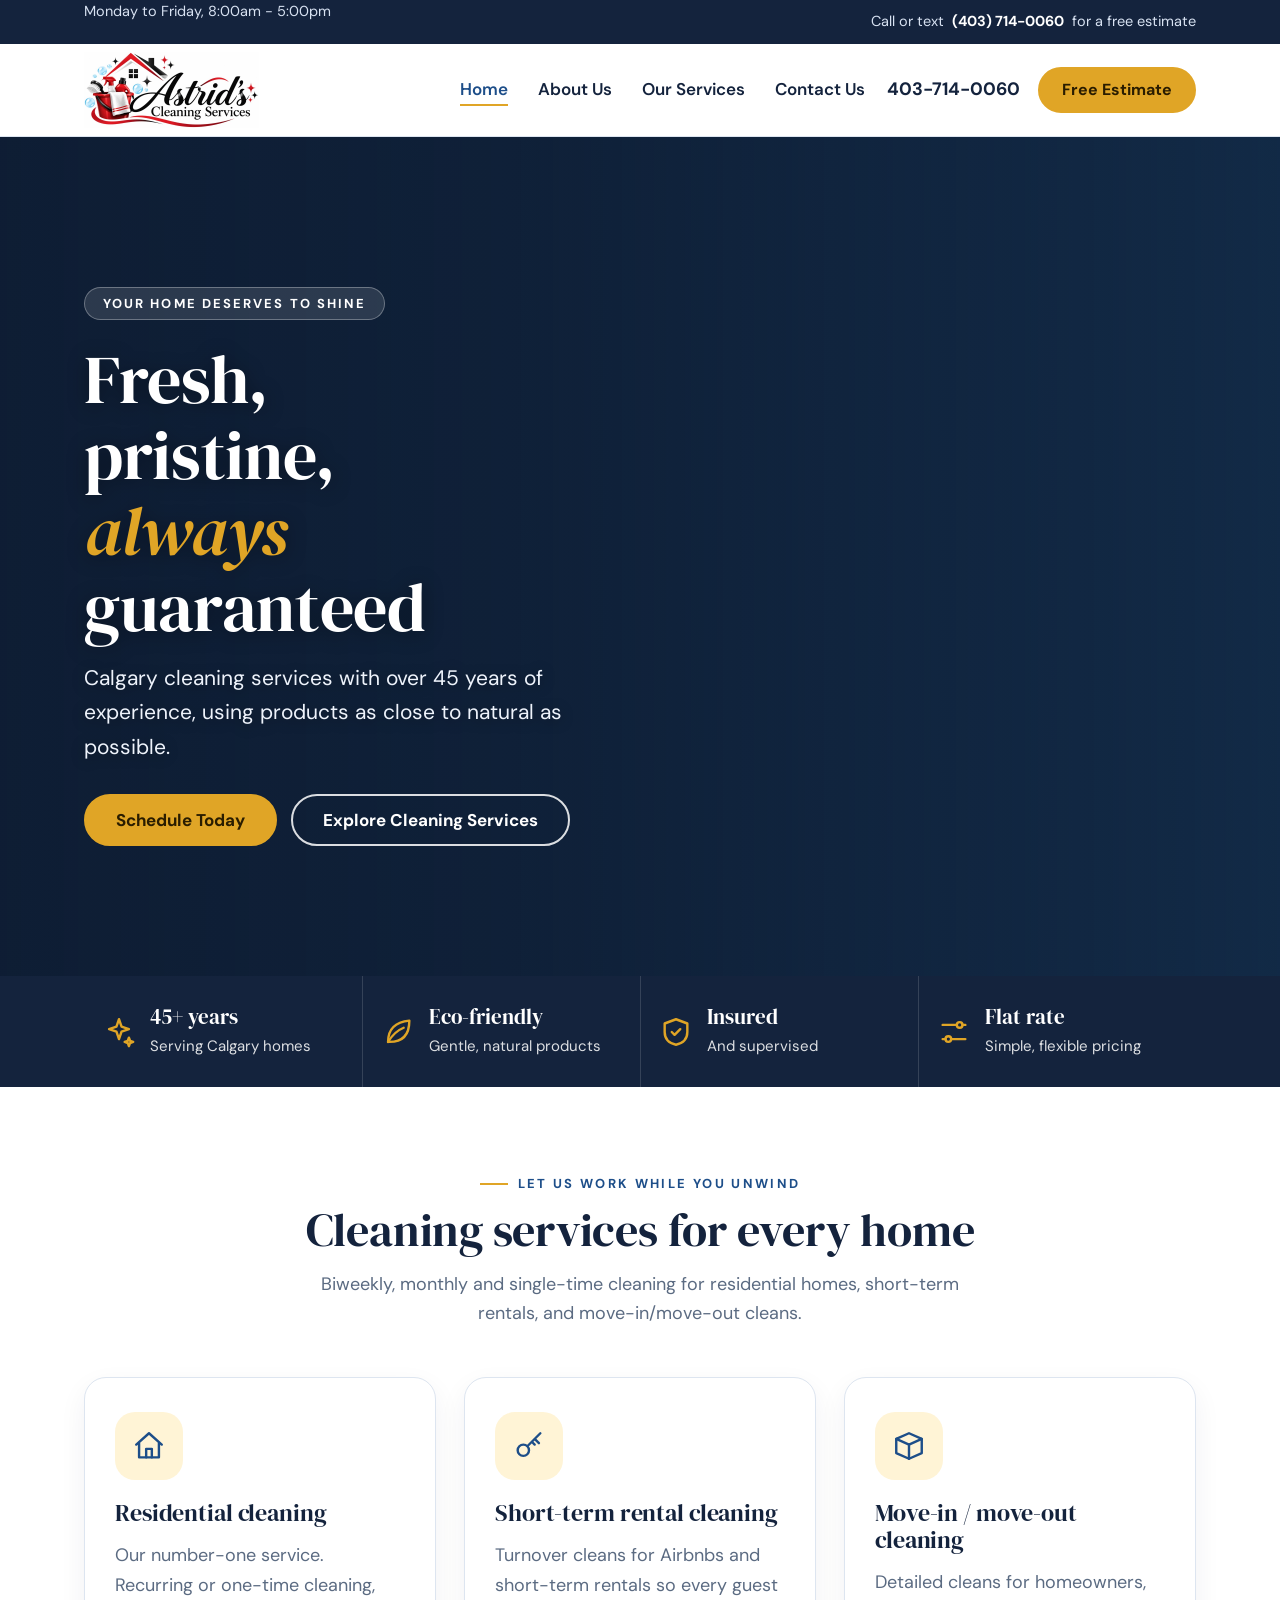
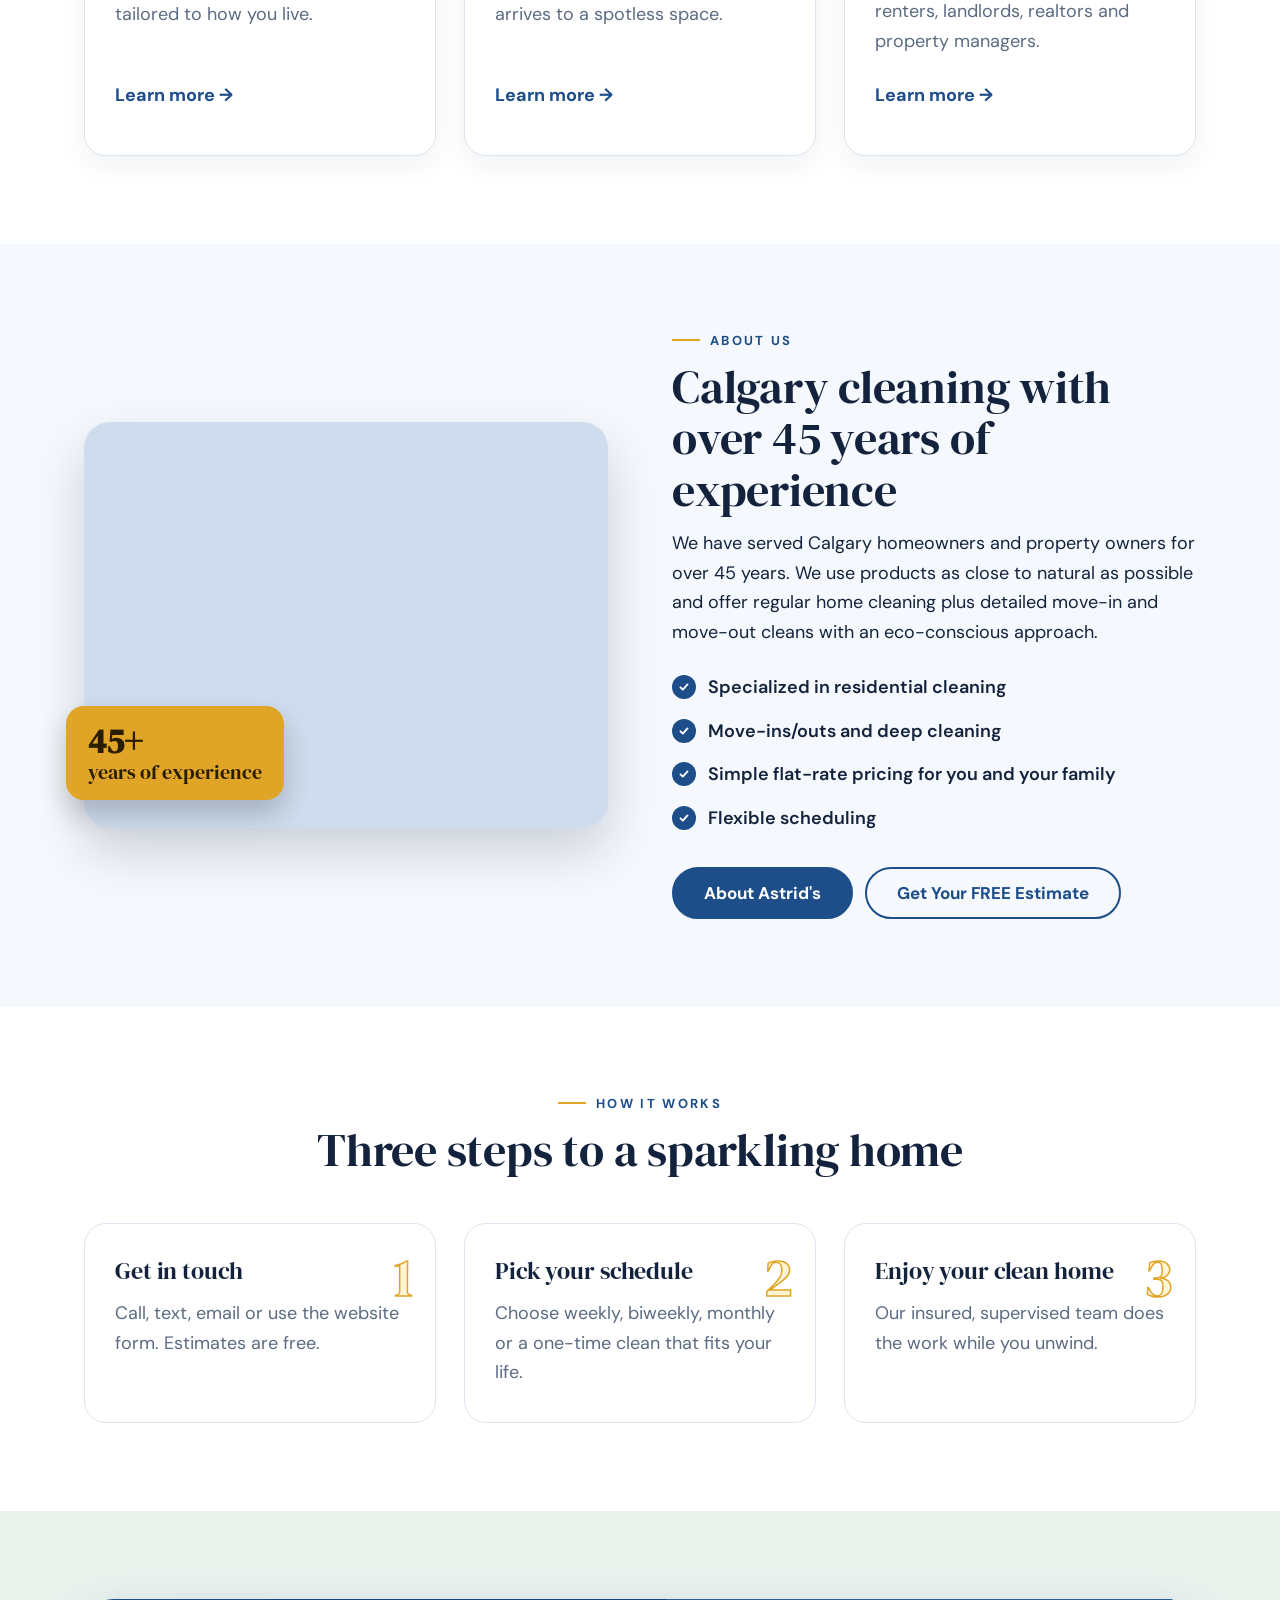
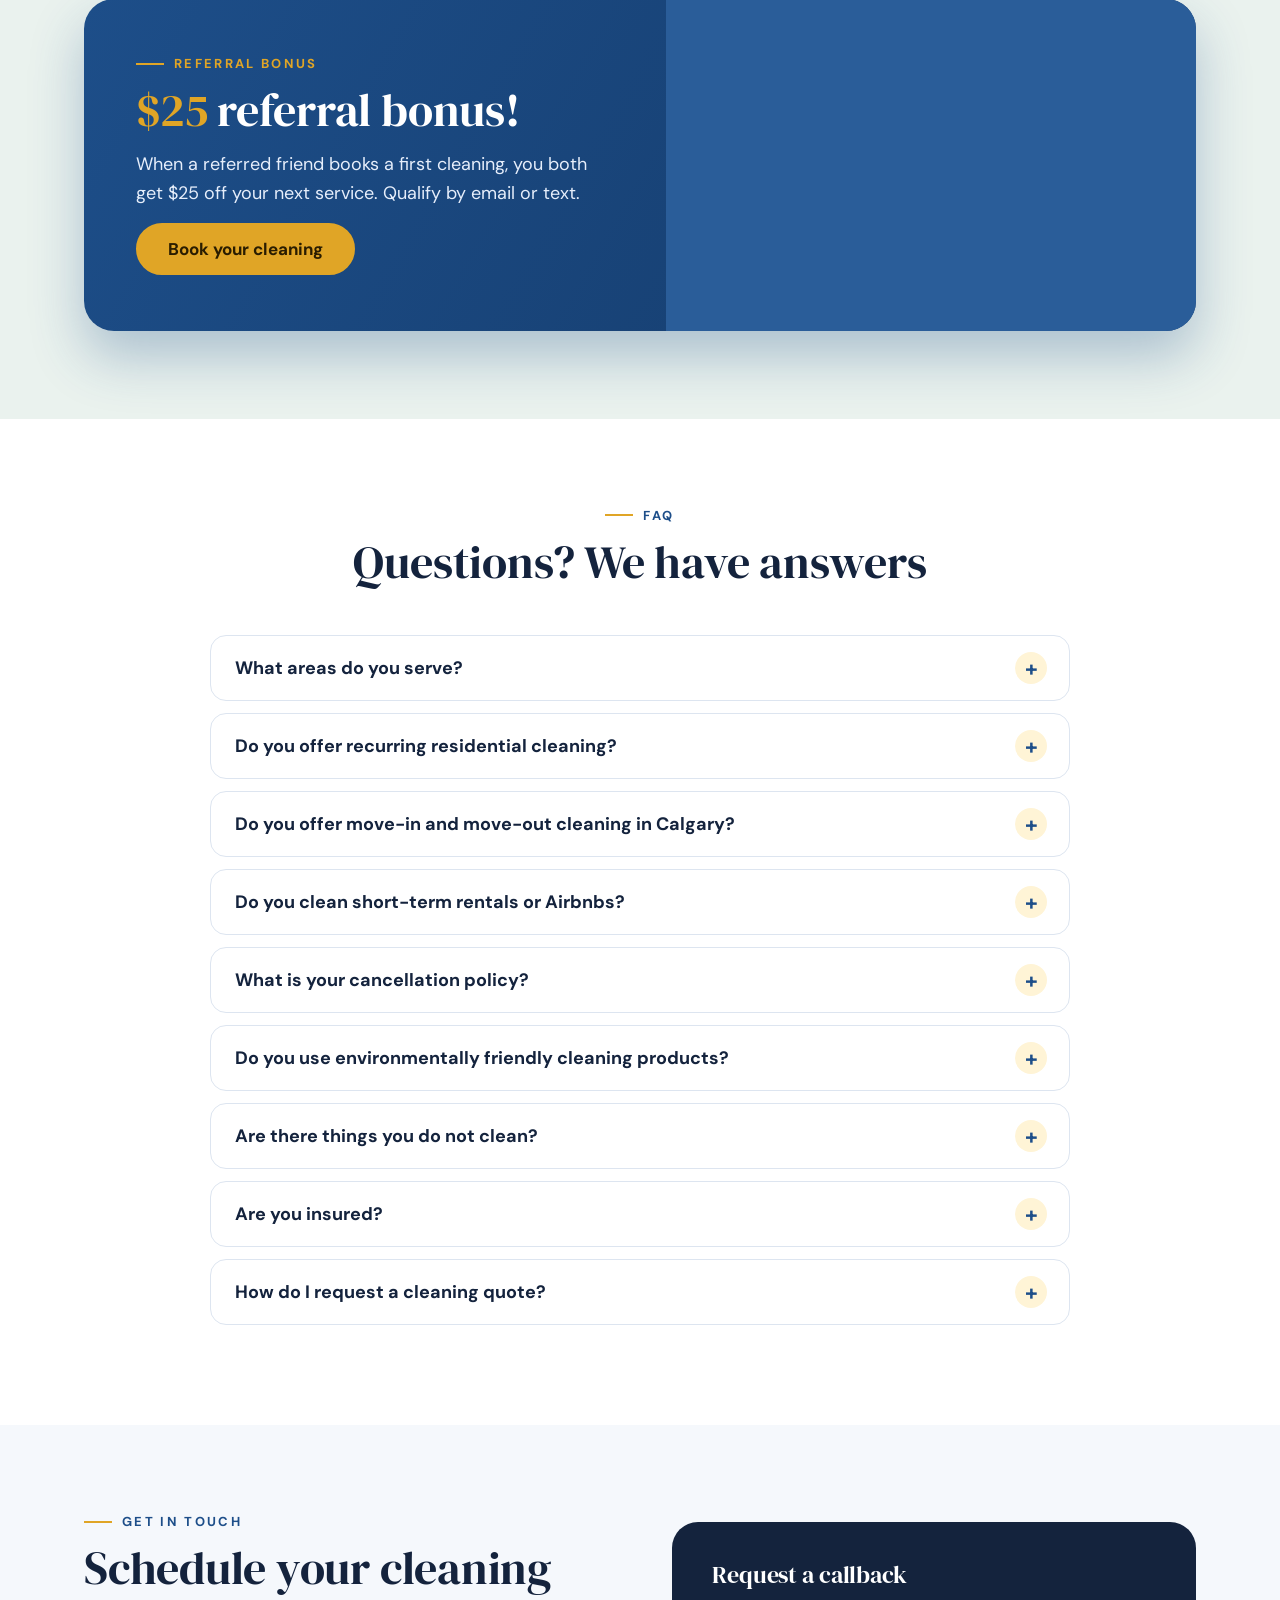
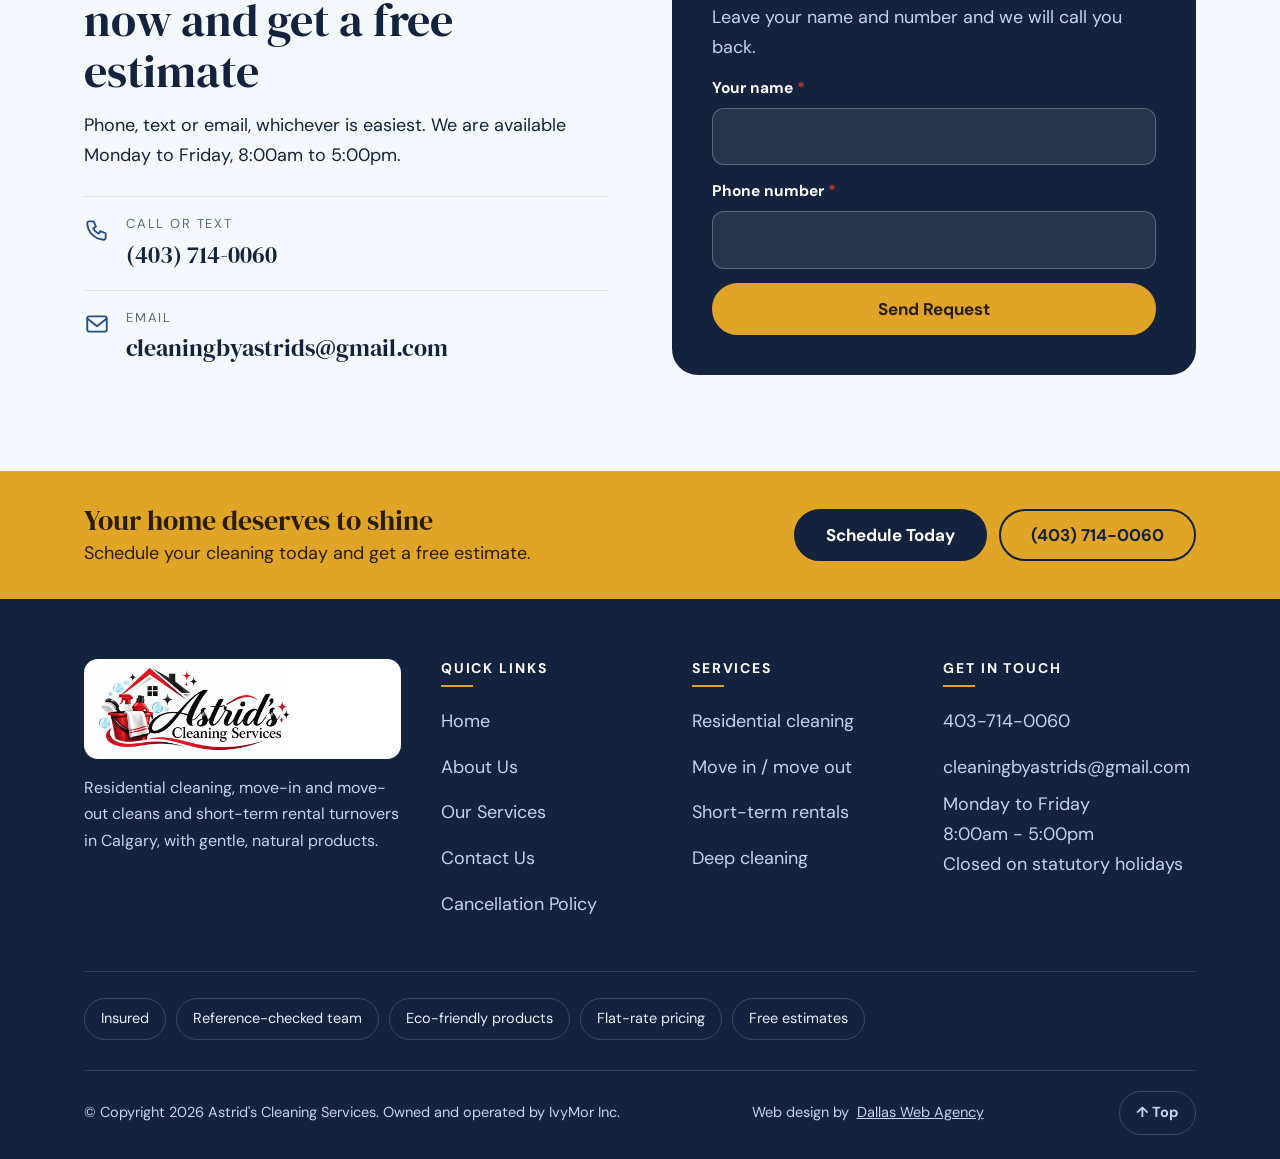
==== index.html @ 46d98866 "Build Astrid's Cleaning Services website (home, about, services, contact) Co-Authored-By: Claude Son" ====
<!doctype html><html lang="en-CA" class="js"><head><meta charset="utf-8"><meta name="viewport" content="width=device-width,initial-scale=1"><title>Astrid's Cleaning Services | Calgary Home Cleaning</title><meta name="description" content="Calgary cleaning services with over 45 years of experience. Residential, move-in/move-out and short-term rental cleaning. Get a free estimate.">
<link rel="preconnect" href="https://fonts.googleapis.com"><link rel="preconnect" href="https://fonts.gstatic.com" crossorigin><link href="https://fonts.googleapis.com/css2?family=DM+Serif+Display:ital@0;1&family=DM+Sans:wght@400;500;700&display=swap" rel="stylesheet"><link rel="stylesheet" href="assets/style.css?v=2"></head><body><div class="progress" aria-hidden="true"></div>
<div class="topbar"><div class="wrap"><span>Monday to Friday, 8:00am - 5:00pm</span><span>Call or text <a href="tel:14037140060">(403) 714-0060</a> for a free estimate</span></div></div>
<header class="site"><div class="wrap nav"><a class="logo" href="index.html" aria-label="Astrid's Cleaning Services home"><img class="lg" src="assets/logo.webp" alt="Astrid's Cleaning Services" width="700" height="304"></a><nav aria-label="Main"><ul class="menu" id="menu"><li><a href="index.html" class="on">Home</a></li><li><a href="about.html">About Us</a></li><li><a href="services.html">Our Services</a></li><li><a href="contact.html">Contact Us</a></li></ul></nav><div class="cta"><a class="tel" href="tel:14037140060">403-714-0060</a><a class="btn sm gold" href="contact.html">Free Estimate</a><button class="burger" aria-label="Menu" aria-expanded="false" aria-controls="menu"><span></span><span></span><span></span></button></div></div></header><section class="hero" id="top"><div class="bgimg" style="background-image:url(https://static.wixstatic.com/media/11062b_1f3e0d8e4e644e728e710be13da81ea1~mv2.jpg/v1/fill/w_1600,h_1000,al_c,q_85/image.jpg)"></div><div class="wrap"><div class="tag">Your home deserves to shine</div><h1>Fresh, pristine, <em>always</em> guaranteed</h1><p class="lead">Calgary cleaning services with over 45 years of experience, using products as close to natural as possible.</p><div class="acts"><a class="btn gold" href="contact.html">Schedule Today</a><a class="btn ghost" href="services.html">Explore Cleaning Services</a></div></div></section><div class="strip"><div class="wrap"><ul><li><svg viewBox="0 0 24 24" fill="none" stroke="currentColor" stroke-width="1.7" stroke-linecap="round" stroke-linejoin="round" aria-hidden="true"><path d="M12 3l1.800 5.200L19 10l-5.200 1.800L12 17l-1.800-5.200L5 10l5.200-1.800z"/><path d="M19 16l.8 2.200L22 19l-2.200.8L19 22l-.8-2.200L16 19l2.200-.8z"/></svg><div><b>45+ years</b><span>Serving Calgary homes</span></div></li><li><svg viewBox="0 0 24 24" fill="none" stroke="currentColor" stroke-width="1.7" stroke-linecap="round" stroke-linejoin="round" aria-hidden="true"><path d="M5 19C5 10 10 5 20 4c0 10-5 15-14 15z"/><path d="M5 19c3-5 6-8 11-10"/></svg><div><b>Eco-friendly</b><span>Gentle, natural products</span></div></li><li><svg viewBox="0 0 24 24" fill="none" stroke="currentColor" stroke-width="1.7" stroke-linecap="round" stroke-linejoin="round" aria-hidden="true"><path d="M12 3l8 3v6c0 5-3.500 8-8 9-4.500-1-8-4-8-9V6z"/><path d="M9 12l2 2 4-4"/></svg><div><b>Insured</b><span>And supervised</span></div></li><li><svg viewBox="0 0 24 24" fill="none" stroke="currentColor" stroke-width="1.7" stroke-linecap="round" stroke-linejoin="round" aria-hidden="true"><path d="M4 7h10M18 7h2M4 17h2M10 17h10"/><circle cx="16" cy="7" r="2"/><circle cx="8" cy="17" r="2"/></svg><div><b>Flat rate</b><span>Simple, flexible pricing</span></div></li></ul></div></div>
<section><div class="wrap"><div class="head center"><div class="eyebrow">Let us work while you unwind</div><h2>Cleaning services for every home</h2><p>Biweekly, monthly and single-time cleaning for residential homes, short-term rentals, and move-in/move-out cleans.</p></div>
<div class="grid3"><article class="card"><div class="ic"><svg viewBox="0 0 24 24" fill="none" stroke="currentColor" stroke-width="1.7" stroke-linecap="round" stroke-linejoin="round" aria-hidden="true"><path d="M3 11l9-8 9 8"/><path d="M5 10v10h14V10"/><path d="M10 20v-6h4v6"/></svg></div><h3>Residential cleaning</h3><p>Our number-one service. Recurring or one-time cleaning, tailored to how you live.</p><a class="more" href="services.html">Learn more &rarr;</a></article><article class="card"><div class="ic"><svg viewBox="0 0 24 24" fill="none" stroke="currentColor" stroke-width="1.7" stroke-linecap="round" stroke-linejoin="round" aria-hidden="true"><circle cx="8" cy="15" r="4"/><path d="M11 12l9-9M16 7l3 3M14 9l2 2"/></svg></div><h3>Short-term rental cleaning</h3><p>Turnover cleans for Airbnbs and short-term rentals so every guest arrives to a spotless space.</p><a class="more" href="services.html#str">Learn more &rarr;</a></article><article class="card"><div class="ic"><svg viewBox="0 0 24 24" fill="none" stroke="currentColor" stroke-width="1.7" stroke-linecap="round" stroke-linejoin="round" aria-hidden="true"><path d="M3 7l9-4 9 4v10l-9 4-9-4z"/><path d="M3 7l9 4 9-4M12 11v10"/></svg></div><h3>Move-in / move-out cleaning</h3><p>Detailed cleans for homeowners, renters, landlords, realtors and property managers.</p><a class="more" href="services.html">Learn more &rarr;</a></article></div></div></section>
<section class="soft"><div class="wrap split"><div class="pic rv" style="background-image:url(https://static.wixstatic.com/media/c7dbd8_c9e3010a29604735b6121683b7cf50b6~mv2.jpg/v1/fill/w_1000,h_700,al_c,q_85/image.jpg)" role="img" aria-label="Astrid's cleaning professional at work"><div class="badge"><b>45+</b>years of experience</div></div><div class="rv"><div class="eyebrow">About us</div><h2>Calgary cleaning with over 45 years of experience</h2><p>We have served Calgary homeowners and property owners for over 45 years. We use products as close to natural as possible and offer regular home cleaning plus detailed move-in and move-out cleans with an eco-conscious approach.</p><ul class="checks"><li>Specialized in residential cleaning</li><li>Move-ins/outs and deep cleaning</li><li>Simple flat-rate pricing for you and your family</li><li>Flexible scheduling</li></ul><div style="display:flex;gap:12px;flex-wrap:wrap"><a class="btn" href="about.html">About Astrid's</a><a class="btn line" href="contact.html">Get Your FREE Estimate</a></div></div></div></section>
<section><div class="wrap"><div class="head center"><div class="eyebrow">How it works</div><h2>Three steps to a sparkling home</h2></div><ol class="steps"><li><h3>Get in touch</h3><p>Call, text, email or use the website form. Estimates are free.</p></li><li><h3>Pick your schedule</h3><p>Choose weekly, biweekly, monthly or a one-time clean that fits your life.</p></li><li><h3>Enjoy your clean home</h3><p>Our insured, supervised team does the work while you unwind.</p></li></ol></div></section>
<section class="sage"><div class="wrap"><div class="refer rv"><div class="tx"><div class="eyebrow" style="color:var(--g)">Referral bonus</div><h2><span>$25</span> referral bonus!</h2><p>When a referred friend books a first cleaning, you both get $25 off your next service. Qualify by email or text.</p><a class="btn gold" href="contact.html">Book your cleaning</a></div><div class="pic2" style="background-image:url(https://static.wixstatic.com/media/c7dbd8_44a682a7da2043609681d77aed05a4eb~mv2.jpg/v1/fill/w_800,h_600,al_c,q_85/image.jpg)" role="img" aria-label="Referral bonus"></div></div></div></section>
<section><div class="wrap"><div class="head center"><div class="eyebrow">FAQ</div><h2>Questions? We have answers</h2></div><div class="faq"><details class="rv"><summary>What areas do you serve?</summary><p>We provide residential cleaning in Calgary, with recurring and one-time services.</p></details><details class="rv"><summary>Do you offer recurring residential cleaning?</summary><p>Yes. Choose weekly, biweekly, monthly or occasional cleaning.</p></details><details class="rv"><summary>Do you offer move-in and move-out cleaning in Calgary?</summary><p>Yes, for homeowners, renters, landlords, realtors and property managers.</p></details><details class="rv"><summary>Do you clean short-term rentals or Airbnbs?</summary><p>Yes. We help hosts get spaces ready between guests.</p></details><details class="rv"><summary>What is your cancellation policy?</summary><p>Late cancellations incur a 50% fee. Maintenance cleans need 24 hours' notice, and move-in/move-out cleans need 3 business days' notice. Unsure? Email cleaningbyastrids@gmail.com.</p></details><details class="rv"><summary>Do you use environmentally friendly cleaning products?</summary><p>Yes, where appropriate. We favour gentle, natural, eco-friendly products.</p></details><details class="rv"><summary>Are there things you do not clean?</summary><p>Yes. We do not handle hazardous materials, biohazards, animal waste, pest infestations, unsafe areas or items needing specialized remediation.</p></details><details class="rv"><summary>Are you insured?</summary><p>Yes.</p></details><details class="rv"><summary>How do I request a cleaning quote?</summary><p>By phone, text, email or the contact form on this website. Estimates are free.</p></details></div></div></section>
<section class="soft"><div class="wrap split"><div class="rv"><div class="eyebrow">Get in touch</div><h2>Schedule your cleaning now and get a free estimate</h2><p>Phone, text or email, whichever is easiest. We are available Monday to Friday, 8:00am to 5:00pm.</p><ul class="cl"><li><svg viewBox="0 0 24 24" fill="none" stroke="currentColor" stroke-width="1.7" stroke-linecap="round" stroke-linejoin="round" aria-hidden="true"><path d="M5 4h4l2 5-2.500 1.500a11 11 0 0 0 5 5L15 13l5 2v4a2 2 0 0 1-2 2A16 16 0 0 1 3 6a2 2 0 0 1 2-2z"/></svg><div><span>Call or text</span><a href="tel:14037140060">(403) 714-0060</a></div></li><li><svg viewBox="0 0 24 24" fill="none" stroke="currentColor" stroke-width="1.7" stroke-linecap="round" stroke-linejoin="round" aria-hidden="true"><rect x="3" y="5" width="18" height="14" rx="2"/><path d="M3 7l9 7 9-7"/></svg><div><span>Email</span><a href="mailto:cleaningbyastrids@gmail.com">cleaningbyastrids@gmail.com</a></div></li></ul></div><form class="cb rv" data-mail="Callback request" novalidate><h3>Request a callback</h3><p>Leave your name and number and we will call you back.</p><div><label for="cn">Your name <i>*</i></label><input id="cn" name="Name" required autocomplete="name"></div><div><label for="cp">Phone number <i>*</i></label><input id="cp" name="Phone" type="tel" required autocomplete="tel"></div><button class="btn gold" type="submit">Send Request</button><div class="msg" role="status" aria-live="polite"></div></form></div></section><footer><div class="fcta"><div class="wrap"><div><strong>Your home deserves to shine</strong>Schedule your cleaning today and get a free estimate.</div><div class="acts" style="display:flex;gap:12px;flex-wrap:wrap"><a class="btn" href="contact.html">Schedule Today</a><a class="btn line" href="tel:14037140060">(403) 714-0060</a></div></div></div>
<div class="wrap"><div class="fg"><div><a class="logo flogo" href="index.html" aria-label="Astrid's Cleaning Services home"><img class="lg" src="assets/logo.webp" alt="Astrid's Cleaning Services" width="700" height="304" loading="lazy"></a><p style="margin-top:16px">Residential cleaning, move-in and move-out cleans and short-term rental turnovers in Calgary, with gentle, natural products.</p></div>
<div><h4>Quick links</h4><ul><li><a href="index.html">Home</a></li><li><a href="about.html">About Us</a></li><li><a href="services.html">Our Services</a></li><li><a href="contact.html">Contact Us</a></li><li><a href="contact.html#policy">Cancellation Policy</a></li></ul></div>
<div><h4>Services</h4><ul><li><a href="services.html">Residential cleaning</a></li><li><a href="services.html">Move in / move out</a></li><li><a href="services.html#str">Short-term rentals</a></li><li><a href="services.html">Deep cleaning</a></li></ul></div>
<div><h4>Get in touch</h4><ul><li><a href="tel:14037140060">403-714-0060</a></li><li><a href="mailto:cleaningbyastrids@gmail.com">cleaningbyastrids@gmail.com</a></li><li>Monday to Friday<br>8:00am - 5:00pm<br>Closed on statutory holidays</li></ul></div></div>
<div class="fbadges"><span>Insured</span><span>Reference-checked team</span><span>Eco-friendly products</span><span>Flat-rate pricing</span><span>Free estimates</span></div>
<div class="fbot"><span>&copy; Copyright 2026 Astrid's Cleaning Services. Owned and operated by IvyMor Inc.</span><span>Web design by <a href="https://www.dallaswebagency.us/" target="_blank" rel="noopener">Dallas Web Agency</a></span><a class="totop" href="#top" aria-label="Back to top">&uarr; Top</a></div></div></footer>
<div class="mbar"><a href="tel:14037140060">Call Now</a><a href="contact.html">Free Estimate</a></div><script src="assets/main.js?v=1" defer></script></body></html>
---- assets/style.css ----
:root{--b:#1d4e89;--b2:#143a69;--ink:#14233d;--mut:#5b6b82;--bg:#f5f8fc;--w:#fff;--g:#e0a526;--gl:#fff4d6;--line:#dde5f0;--sage:#eaf2ee;--hf:'DM Serif Display',Georgia,serif;--bf:'DM Sans','Segoe UI',Arial,sans-serif;--mx:1160px}
*{box-sizing:border-box}html{scroll-behavior:smooth;overflow-x:clip}body{margin:0;font:18px/1.65 var(--bf);color:var(--ink);background:var(--w);overflow-x:clip}img{max-width:100%;display:block}a{color:inherit}
h1,h2,h3{font-family:var(--hf);font-weight:400;line-height:1.12;margin:0 0 14px;letter-spacing:-.005em}h1{font-size:clamp(38px,6vw,68px)}h2{font-size:clamp(30px,4.2vw,46px)}h3{font-size:24px}p{margin:0 0 14px}
.wrap{max-width:var(--mx);margin:0 auto;padding:0 24px}section{padding:88px 0}.soft{background:var(--bg)}.sage{background:var(--sage)}
.eyebrow{font:700 13px var(--bf);letter-spacing:.18em;text-transform:uppercase;color:var(--b);margin-bottom:12px;display:flex;align-items:center;gap:10px}.eyebrow:before{content:"";width:28px;height:2px;background:var(--g)}
.head{max-width:700px;margin-bottom:48px}.head p{color:var(--mut)}.center{text-align:center;margin-left:auto;margin-right:auto}.center .eyebrow{justify-content:center}
.btn{position:relative;overflow:hidden;display:inline-flex;align-items:center;justify-content:center;min-height:52px;padding:0 30px;border-radius:999px;background:var(--b);color:#fff;border:2px solid var(--b);font:700 17px var(--bf);text-decoration:none;cursor:pointer;white-space:nowrap;transition:transform .2s,box-shadow .2s,background .2s}.btn:hover{transform:translateY(-2px);box-shadow:0 12px 24px rgba(29,78,137,.3);background:var(--b2)}
.btn.gold{background:var(--g);border-color:var(--g);color:#2a1d00}.btn.gold:hover{background:#c98f14;box-shadow:0 12px 24px rgba(224,165,38,.4)}.btn.ghost{background:transparent;color:#fff;border-color:rgba(255,255,255,.85)}.btn.ghost:hover{background:#fff;color:var(--b)}.btn.line{background:transparent;color:var(--b)}.btn.line:hover{background:var(--b);color:#fff}.btn.sm{min-height:46px;padding:0 22px;font-size:16px}
.btn:after{content:"";position:absolute;top:0;bottom:0;left:0;width:40%;background:rgba(255,255,255,.3);transform:translateX(-130%) skewX(-20deg);pointer-events:none}.btn:hover:after{animation:shine .7s}@keyframes shine{to{transform:translateX(330%) skewX(-20deg)}}
.topbar{background:var(--ink);color:#d8e2f2;font-size:14.5px}.topbar .wrap{display:flex;justify-content:space-between;gap:16px}.topbar a{display:inline-block;padding:10px 4px;text-decoration:none;font-weight:700;color:#fff}
header.site{position:sticky;top:0;z-index:100;background:rgba(255,255,255,.96);backdrop-filter:blur(8px);border-bottom:1px solid var(--line);transition:box-shadow .3s}header.site.stuck{box-shadow:0 8px 24px rgba(20,35,61,.1)}
.nav{display:flex;align-items:center;gap:22px;min-height:92px}.logo{display:flex;align-items:center;gap:12px;text-decoration:none;flex:none}.logo svg{width:46px;height:46px;flex:none}.logo b{display:block;font:400 28px/1 var(--hf);color:var(--b)}.logo small{display:block;font:700 11.5px var(--bf);letter-spacing:.24em;text-transform:uppercase;color:var(--mut);margin-top:3px}
.nav nav{margin-left:auto}.menu{display:flex;gap:30px;list-style:none;margin:0;padding:0}.menu a{position:relative;text-decoration:none;font-weight:600;font-size:17px;padding:8px 0;white-space:nowrap}.menu a:after{content:"";position:absolute;left:0;bottom:2px;height:2px;width:100%;background:var(--g);transform:scaleX(0);transform-origin:left;transition:transform .3s}.menu a:hover:after,.menu a.on:after{transform:scaleX(1)}.menu a.on{color:var(--b)}
.cta{display:flex;align-items:center;gap:18px;flex:none}.tel{font-weight:700;text-decoration:none;font-size:18px;white-space:nowrap}.burger{display:none;width:46px;height:46px;border:1.5px solid var(--ink);background:#fff;border-radius:12px;padding:0;cursor:pointer}.burger span{display:block;width:20px;height:2px;background:var(--ink);margin:5px auto}
@media(max-width:1100px){.nav{gap:10px;min-height:80px}.nav nav{margin-left:0}.menu{display:none;position:absolute;left:0;right:0;top:100%;background:#fff;flex-direction:column;gap:0;border-bottom:1px solid var(--line);padding:6px 24px 14px;box-shadow:0 14px 24px rgba(0,0,0,.08)}.menu.open{display:flex}.menu a{display:block;padding:15px 0;border-bottom:1px solid var(--line)}.menu a:after{display:none}.cta{margin-left:auto;gap:10px}.burger{display:block}.tel{display:none}}
/* hero */
.hero{position:relative;isolation:isolate;color:#fff;background:#14304f;padding:150px 0 130px;min-height:min(86vh,740px);display:flex;align-items:center;overflow:hidden}.hero .bgimg{position:absolute;inset:-6%;z-index:-2;background:center/cover no-repeat;animation:zoom 16s ease-out both}.hero:before{content:"";position:absolute;inset:0;z-index:-1;background:linear-gradient(90deg,rgba(14,28,50,.92),rgba(14,28,50,.78) 40%,rgba(14,28,50,.3) 100%)}
.hero .wrap{width:100%}.hero .tag{display:inline-block;background:rgba(255,255,255,.12);border:1px solid rgba(255,255,255,.3);border-radius:99px;padding:7px 18px;font:700 13px var(--bf);letter-spacing:.16em;text-transform:uppercase;margin-bottom:22px}.hero h1{max-width:13ch;text-shadow:0 2px 20px rgba(0,0,0,.4)}.hero h1 em{color:var(--g);font-style:italic}.hero p.lead{font-size:21px;max-width:560px;color:#eef3fb;text-shadow:0 2px 14px rgba(0,0,0,.4)}.hero .acts{display:flex;gap:14px;flex-wrap:wrap;margin-top:30px}
.hero.sm{min-height:0;padding:110px 0 90px}.hero.sm h1{font-size:clamp(34px,5vw,56px);max-width:18ch}
@keyframes zoom{from{transform:scale(1.12)}to{transform:scale(1)}}@keyframes up{from{opacity:0;transform:translateY(26px)}to{opacity:1;transform:none}}@keyframes pulse{0%{box-shadow:0 0 0 0 rgba(224,165,38,.6)}70%{box-shadow:0 0 0 16px rgba(224,165,38,0)}100%{box-shadow:0 0 0 0 rgba(224,165,38,0)}}
.hero .tag,.hero h1,.hero p.lead,.hero .acts{animation:up .9s cubic-bezier(.2,.7,.2,1) both}.hero h1{animation-delay:.15s}.hero p.lead{animation-delay:.3s}.hero .acts{animation-delay:.45s}.hero .btn.gold{animation:up .9s .45s both,pulse 2.6s 2s infinite}
.strip{background:var(--ink);color:#fff;padding:0}.strip ul{list-style:none;margin:0;padding:0;display:grid;grid-template-columns:repeat(4,1fr)}.strip li{padding:26px 18px;border-left:1px solid rgba(255,255,255,.14);display:flex;gap:14px;align-items:center}.strip li:first-child{border:0}.strip svg{flex:none;width:34px;height:34px;color:var(--g)}.strip b{display:block;font:400 21px var(--hf)}.strip span{font-size:15px;opacity:.85}
/* cards */
.grid3{display:grid;grid-template-columns:repeat(3,1fr);gap:28px}.grid4{display:grid;grid-template-columns:repeat(4,1fr);gap:22px}.card{background:#fff;border:1px solid var(--line);border-radius:22px;padding:34px 30px;box-shadow:0 10px 28px rgba(20,35,61,.06);display:flex;flex-direction:column;transition:transform .35s,box-shadow .35s}.card:hover{transform:translateY(-8px);box-shadow:0 22px 44px rgba(20,35,61,.14)}.card p{color:var(--mut)}.ic{width:68px;height:68px;border-radius:20px;background:var(--gl);color:var(--b);display:grid;place-items:center;margin-bottom:20px;transition:transform .4s,background .3s,color .3s}.ic svg{width:34px;height:34px}.card:hover .ic{transform:rotate(-8deg) scale(1.08);background:var(--b);color:#fff}
.card .more{margin-top:auto;font-weight:700;color:var(--b);text-decoration:none;padding:10px 0}.card .more:hover{text-decoration:underline}
.split{display:grid;grid-template-columns:1fr 1fr;gap:64px;align-items:center}.pic{border-radius:26px;aspect-ratio:4/3.1;background:#cfdced center/cover no-repeat;box-shadow:0 24px 50px rgba(20,35,61,.18);position:relative}.pic.tall{aspect-ratio:4/4.4}.pic .badge{position:absolute;left:-18px;bottom:28px;background:var(--g);color:#2a1d00;border-radius:18px;padding:16px 22px;font:400 20px/1.15 var(--hf);box-shadow:0 14px 28px rgba(0,0,0,.2)}.pic .badge b{display:block;font-size:34px}
.checks{list-style:none;margin:18px 0 26px;padding:0}.checks li{display:flex;gap:12px;padding:7px 0;font-weight:600}.checks li:before{content:"";flex:none;width:24px;height:24px;margin-top:2px;border-radius:50%;background:var(--b) url("data:image/svg+xml,%3Csvg xmlns='http://www.w3.org/2000/svg' viewBox='0 0 24 24' fill='none' stroke='white' stroke-width='3.2' stroke-linecap='round' stroke-linejoin='round'%3E%3Cpath d='M6 12.500l4 4 8-9'/%3E%3C/svg%3E") center/14px no-repeat}
.steps{list-style:none;margin:0;padding:0;display:grid;grid-template-columns:repeat(3,1fr);gap:28px;counter-reset:s}.steps li{position:relative;background:#fff;border:1px solid var(--line);border-radius:22px;padding:34px 30px;transition:transform .35s,box-shadow .35s}.steps li:hover{transform:translateY(-6px);box-shadow:0 18px 36px rgba(20,35,61,.12)}.steps li:before{counter-increment:s;content:counter(s);position:absolute;top:16px;right:22px;font:400 54px var(--hf);color:var(--gl);-webkit-text-stroke:1.5px var(--g)}.steps p{color:var(--mut);margin:0}
.room{padding:0;overflow:hidden}.room .ph{aspect-ratio:1/1;background:#cfdced center/cover no-repeat;transition:transform .7s}.room:hover .ph{transform:scale(1.07)}.room .ph-w{overflow:hidden}.room .tx{padding:22px 24px 26px}.room .tx h3{margin-bottom:6px}
.chips{display:flex;flex-wrap:wrap;gap:12px}.chips span{padding:11px 22px;border-radius:99px;background:#fff;border:1.5px solid var(--line);font-weight:700;transition:all .25s}.chips span:hover{background:var(--b);color:#fff;border-color:var(--b);transform:translateY(-3px)}
.refer{background:linear-gradient(120deg,var(--b),var(--b2));color:#fff;border-radius:30px;padding:0;overflow:hidden;display:grid;grid-template-columns:1.1fr 1fr;box-shadow:0 26px 54px rgba(29,78,137,.3)}.refer .tx{padding:56px 52px}.refer .pic2{background:#2a5d99 center/cover no-repeat;min-height:320px}.refer h2 span{color:var(--g)}.refer p{color:#e6eefb}
.faq{max-width:860px;margin:0 auto}details{background:#fff;border:1px solid var(--line);border-radius:16px;margin-bottom:12px;overflow:hidden;transition:box-shadow .3s}details[open]{box-shadow:0 12px 26px rgba(20,35,61,.1);border-color:var(--b)}summary{cursor:pointer;list-style:none;padding:20px 62px 20px 24px;font:700 18px var(--bf);position:relative;min-height:60px}summary::-webkit-details-marker{display:none}summary:after{content:"+";position:absolute;right:22px;top:50%;transform:translateY(-50%);width:32px;height:32px;border-radius:50%;background:var(--gl);color:var(--b);display:grid;place-items:center;font-size:22px;transition:transform .3s}details[open] summary:after{content:"\2212";background:var(--b);color:#fff}details p{padding:0 24px 22px;margin:0;color:var(--mut)}
.band{background:linear-gradient(120deg,var(--b),#2c68ad);color:#fff;padding:60px 0}.band .wrap{display:flex;justify-content:space-between;align-items:center;gap:24px;flex-wrap:wrap}.band h2{margin:0 0 6px;font-size:clamp(28px,3.6vw,40px)}.band p{margin:0;opacity:.92}.band .acts{display:flex;gap:12px;flex-wrap:wrap}
/* forms */
.form{background:#fff;border:1px solid var(--line);border-radius:24px;padding:34px;display:grid;grid-template-columns:1fr 1fr;gap:18px;box-shadow:0 16px 36px rgba(20,35,61,.08)}.form .full{grid-column:1/-1}label{display:block;font-weight:700;font-size:15.5px;margin-bottom:6px}label i{color:#c0392b;font-style:normal}input,textarea{width:100%;font:inherit;padding:13px 15px;border:1.5px solid var(--line);border-radius:12px;background:#fff;transition:border-color .2s,box-shadow .2s}input:focus,textarea:focus{outline:none;border-color:var(--b);box-shadow:0 0 0 4px rgba(29,78,137,.14)}input.bad,textarea.bad{border-color:#c0392b;background:#fff4f2}textarea{min-height:130px;resize:vertical}
.msg{display:none;margin-top:12px;font-weight:700;color:var(--b)}.msg.show{display:block}.form small{display:block;margin-top:10px;color:var(--mut);font-size:14.5px}
.cb{background:var(--ink);color:#fff;border-radius:26px;padding:40px;display:grid;gap:14px}.cb h3{color:#fff;margin:0}.cb p{color:#c5d3ea;margin:0}.cb input{background:rgba(255,255,255,.08);border-color:rgba(255,255,255,.25);color:#fff}.cb input::placeholder{color:#9fb3d3}.cb label{color:#fff}.cb .msg{color:var(--g)}
.cl{list-style:none;margin:26px 0 0;padding:0}.cl li{padding:16px 0;border-top:1px solid var(--line);display:flex;gap:16px;align-items:flex-start}.cl svg{flex:none;width:26px;height:26px;color:var(--b);margin-top:4px}.cl span{display:block;font-size:13px;letter-spacing:.14em;text-transform:uppercase;color:var(--mut)}.cl a,.cl b{font:400 24px var(--hf);text-decoration:none}.cl a{display:inline-block;padding:3px 0}
.policy{background:var(--gl);border-left:5px solid var(--g);border-radius:0 18px 18px 0;padding:26px 30px}.policy h3{margin-bottom:8px}.policy li{margin:6px 0}
/* footer */
footer{background:var(--ink);color:#c5d3ea;padding:0 0 24px;position:relative;overflow:hidden}.fcta{background:var(--g);color:#2a1d00;margin-bottom:60px}.fcta .wrap{display:flex;justify-content:space-between;align-items:center;gap:20px;flex-wrap:wrap;padding-top:30px;padding-bottom:30px}.fcta strong{display:block;font:400 28px var(--hf)}.fcta .btn{background:var(--ink);border-color:var(--ink);color:#fff}.fcta .btn.line{background:transparent;color:var(--ink)}.fcta .btn.line:hover{background:var(--ink);color:#fff}
.fg{display:grid;grid-template-columns:1.5fr 1fr 1fr 1.2fr;gap:40px}footer .logo b{color:#fff}footer .logo small{color:#9fb3d3}footer h4{color:#fff;font:700 14px var(--bf);letter-spacing:.14em;text-transform:uppercase;margin:0 0 12px;padding-bottom:10px;position:relative}footer h4:after{content:"";position:absolute;left:0;bottom:0;width:32px;height:2px;background:var(--g)}footer ul{list-style:none;margin:0;padding:0}footer li a{display:inline-block;padding:8px 0;text-decoration:none;min-width:44px;transition:padding .2s,color .2s}footer li a:hover{color:var(--g);padding-left:4px}footer p{font-size:16px}
.fbadges{display:flex;flex-wrap:wrap;gap:10px;margin-top:44px;padding-top:26px;border-top:1px solid #2b3d5c}.fbadges span{border:1px solid #34486b;border-radius:99px;padding:8px 16px;font-size:14.5px;color:#e5edf9}
.fbot{display:flex;justify-content:space-between;align-items:center;gap:14px;flex-wrap:wrap;border-top:1px solid #2b3d5c;margin-top:30px;padding-top:20px;font-size:14.5px}.fbot a{display:inline-flex;align-items:center;min-height:44px;padding:0 4px}.totop{border:1px solid #34486b;border-radius:99px;padding:0 16px!important;text-decoration:none;font-weight:700}.totop:hover{background:var(--g);color:#2a1d00}
.mbar{display:none}.progress{position:fixed;top:0;left:0;height:4px;width:100%;background:linear-gradient(90deg,var(--b),var(--g));transform-origin:0 50%;transform:scaleX(0);z-index:200}
.js .rv{opacity:0;transform:translateY(30px);transition:opacity .8s cubic-bezier(.2,.7,.2,1),transform .8s cubic-bezier(.2,.7,.2,1);transition-delay:var(--d,0s)}.js .rv.in{opacity:1;transform:none}
@media(max-width:1000px){.grid3,.steps,.split,.refer{grid-template-columns:1fr}.grid4{grid-template-columns:1fr 1fr}.split{gap:36px}.strip ul{grid-template-columns:1fr 1fr}.strip li:nth-child(3){border-left:0}.strip li{border-top:1px solid rgba(255,255,255,.14)}.fg{grid-template-columns:1fr 1fr}.fg>div:first-child{grid-column:1/-1}.refer .tx{padding:40px 28px}.refer .pic2{min-height:240px}.pic .badge{left:12px}}
@media(max-width:760px){body{font-size:17px;padding-bottom:58px}section{padding:62px 0}.hero{padding:76px 0 66px;min-height:0}.hero:before{background:linear-gradient(180deg,rgba(14,28,50,.9),rgba(14,28,50,.8))}.hero.sm{padding:64px 0 54px}.hero .acts .btn,.band .acts .btn,.fcta .btn{width:100%}.topbar .wrap span:last-child{display:none}.topbar .wrap{justify-content:center}.logo b{font-size:23px}.logo svg{width:38px;height:38px}.logo small{font-size:10px}.form{grid-template-columns:1fr;padding:22px}.cb{padding:26px 22px}.mbar{display:grid;grid-template-columns:1fr 1fr;position:fixed;left:0;right:0;bottom:0;z-index:90}.mbar a{font:700 17px var(--bf);text-align:center;padding:15px;text-decoration:none;background:var(--ink);color:#fff}.mbar a+a{background:var(--g);color:#2a1d00}.cta .btn.sm{padding:0 16px;font-size:15px;min-height:44px}.grid4{grid-template-columns:1fr 1fr;gap:14px}.fbot{flex-direction:column;align-items:flex-start}.head{margin-bottom:34px}}
@media(max-width:480px){.wrap{padding:0 16px}.nav{gap:8px;min-height:76px}.logo small{display:none}.logo b{font-size:21px}.logo svg{width:34px;height:34px}.cta .btn.sm{padding:0 12px;font-size:14px}.strip ul{grid-template-columns:1fr}.strip li{border-left:0}.fg{grid-template-columns:1fr}.grid4{grid-template-columns:1fr}.refer .tx{padding:32px 22px}}
@media(prefers-reduced-motion:reduce){*,*:before,*:after{animation:none!important;transition:none!important}.js .rv{opacity:1;transform:none}.progress{display:none}}
.logo .lg{height:76px;width:auto;display:block}
footer .flogo{background:#fff;border-radius:14px;padding:8px 14px}footer .flogo .lg{height:84px}
@media(max-width:760px){.logo .lg{height:58px}}
@media(max-width:480px){.logo .lg{height:50px}}
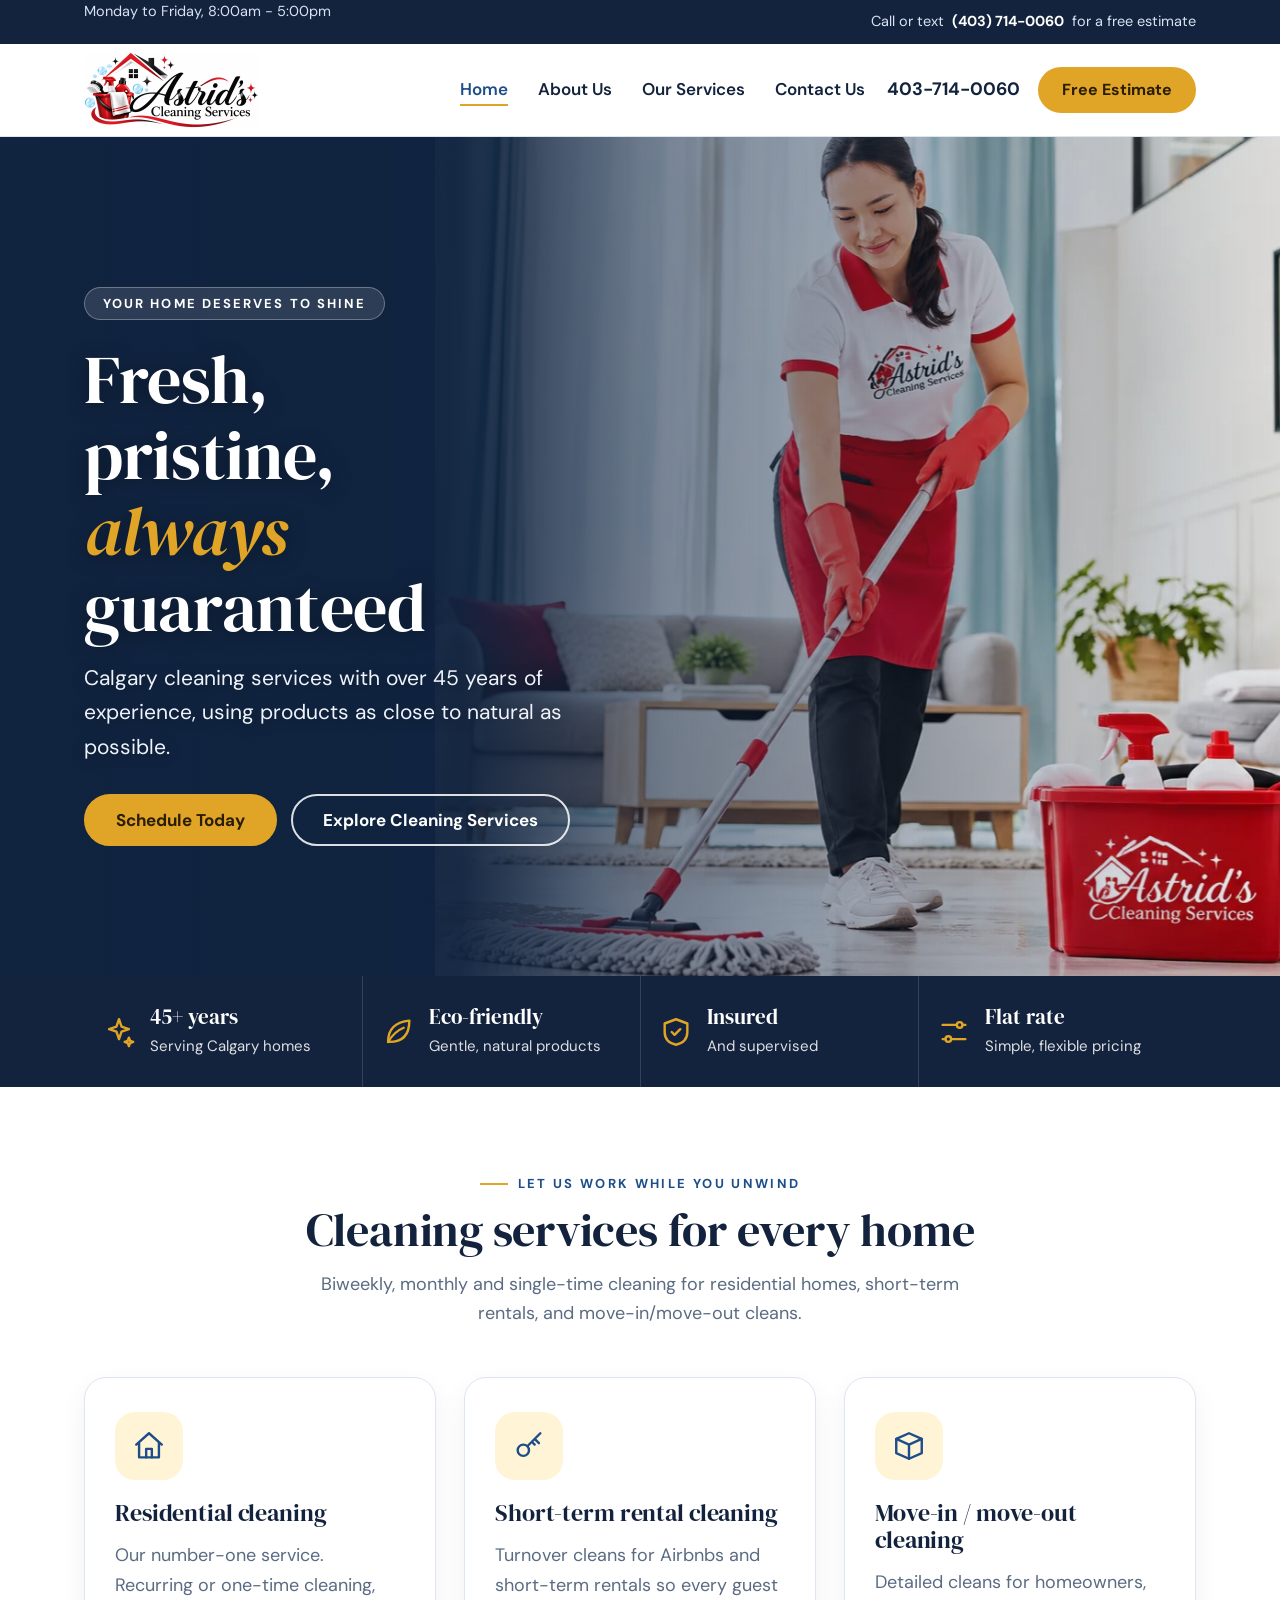
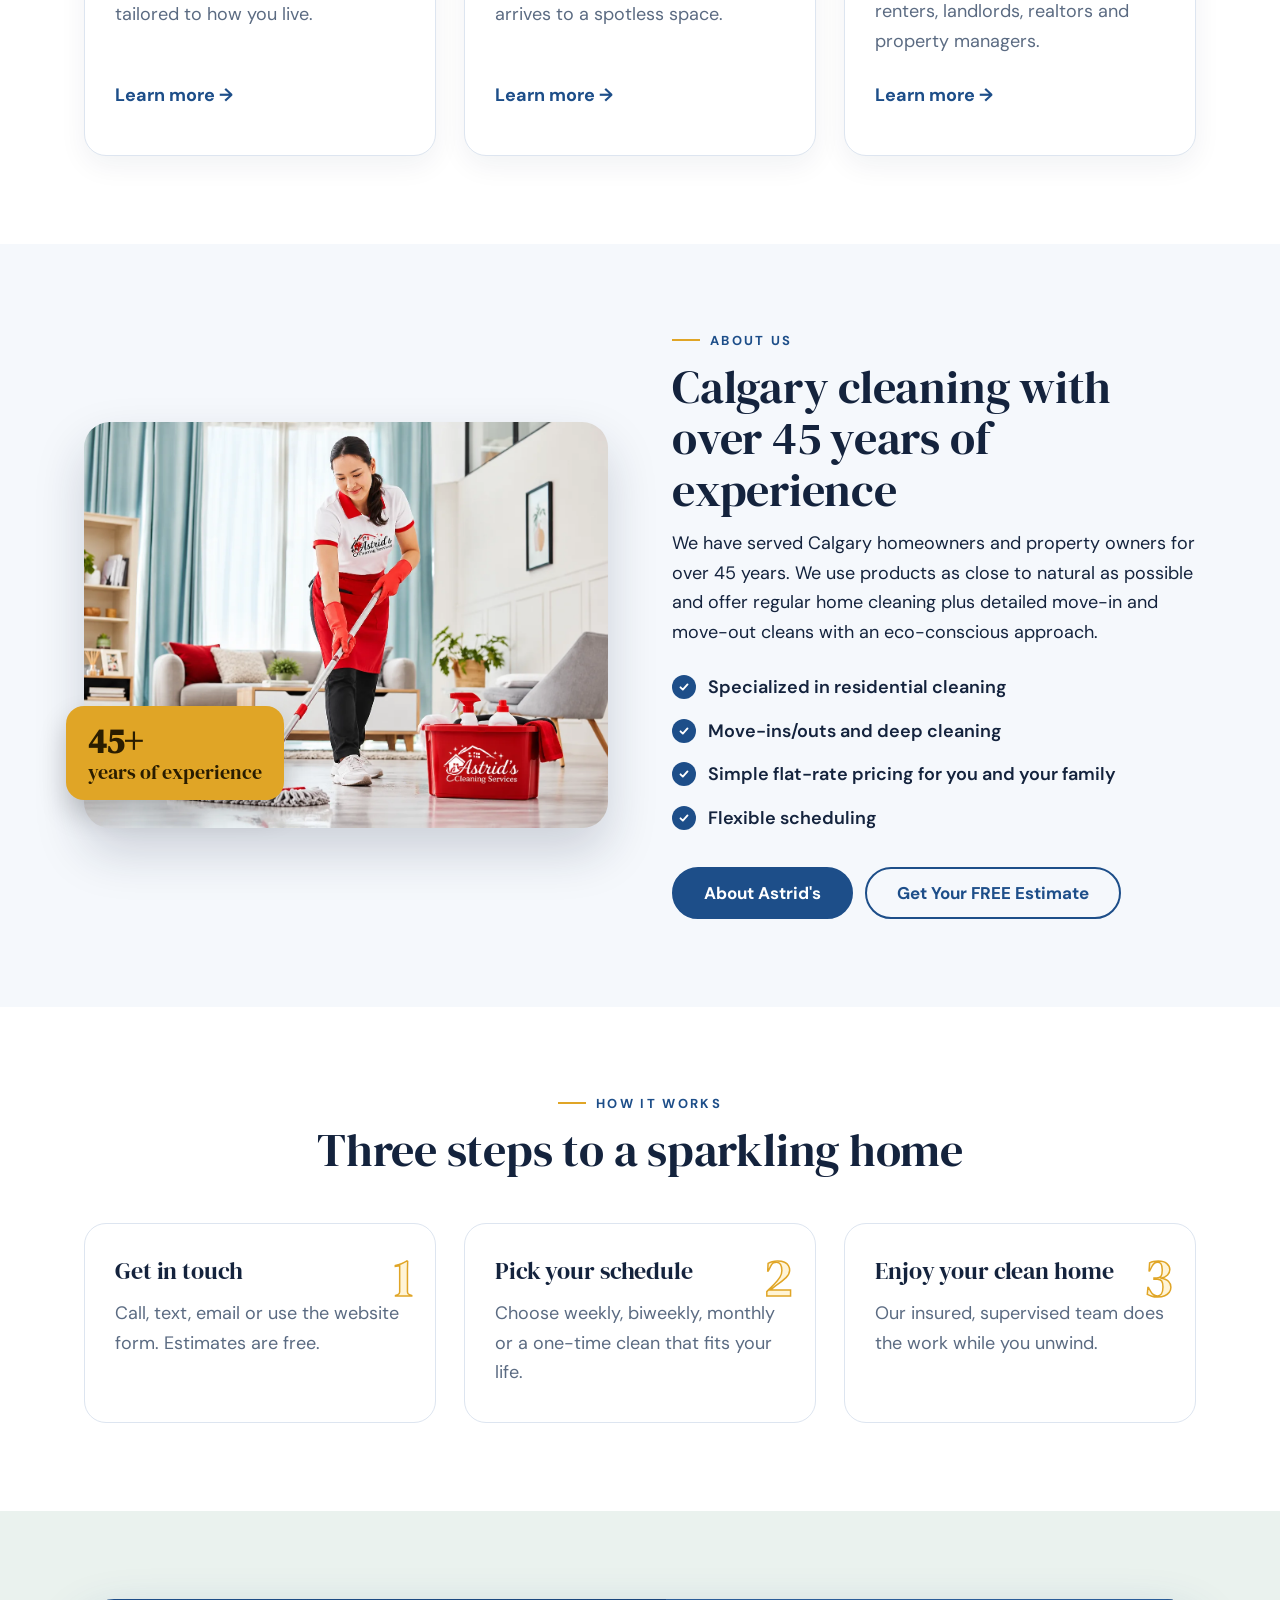
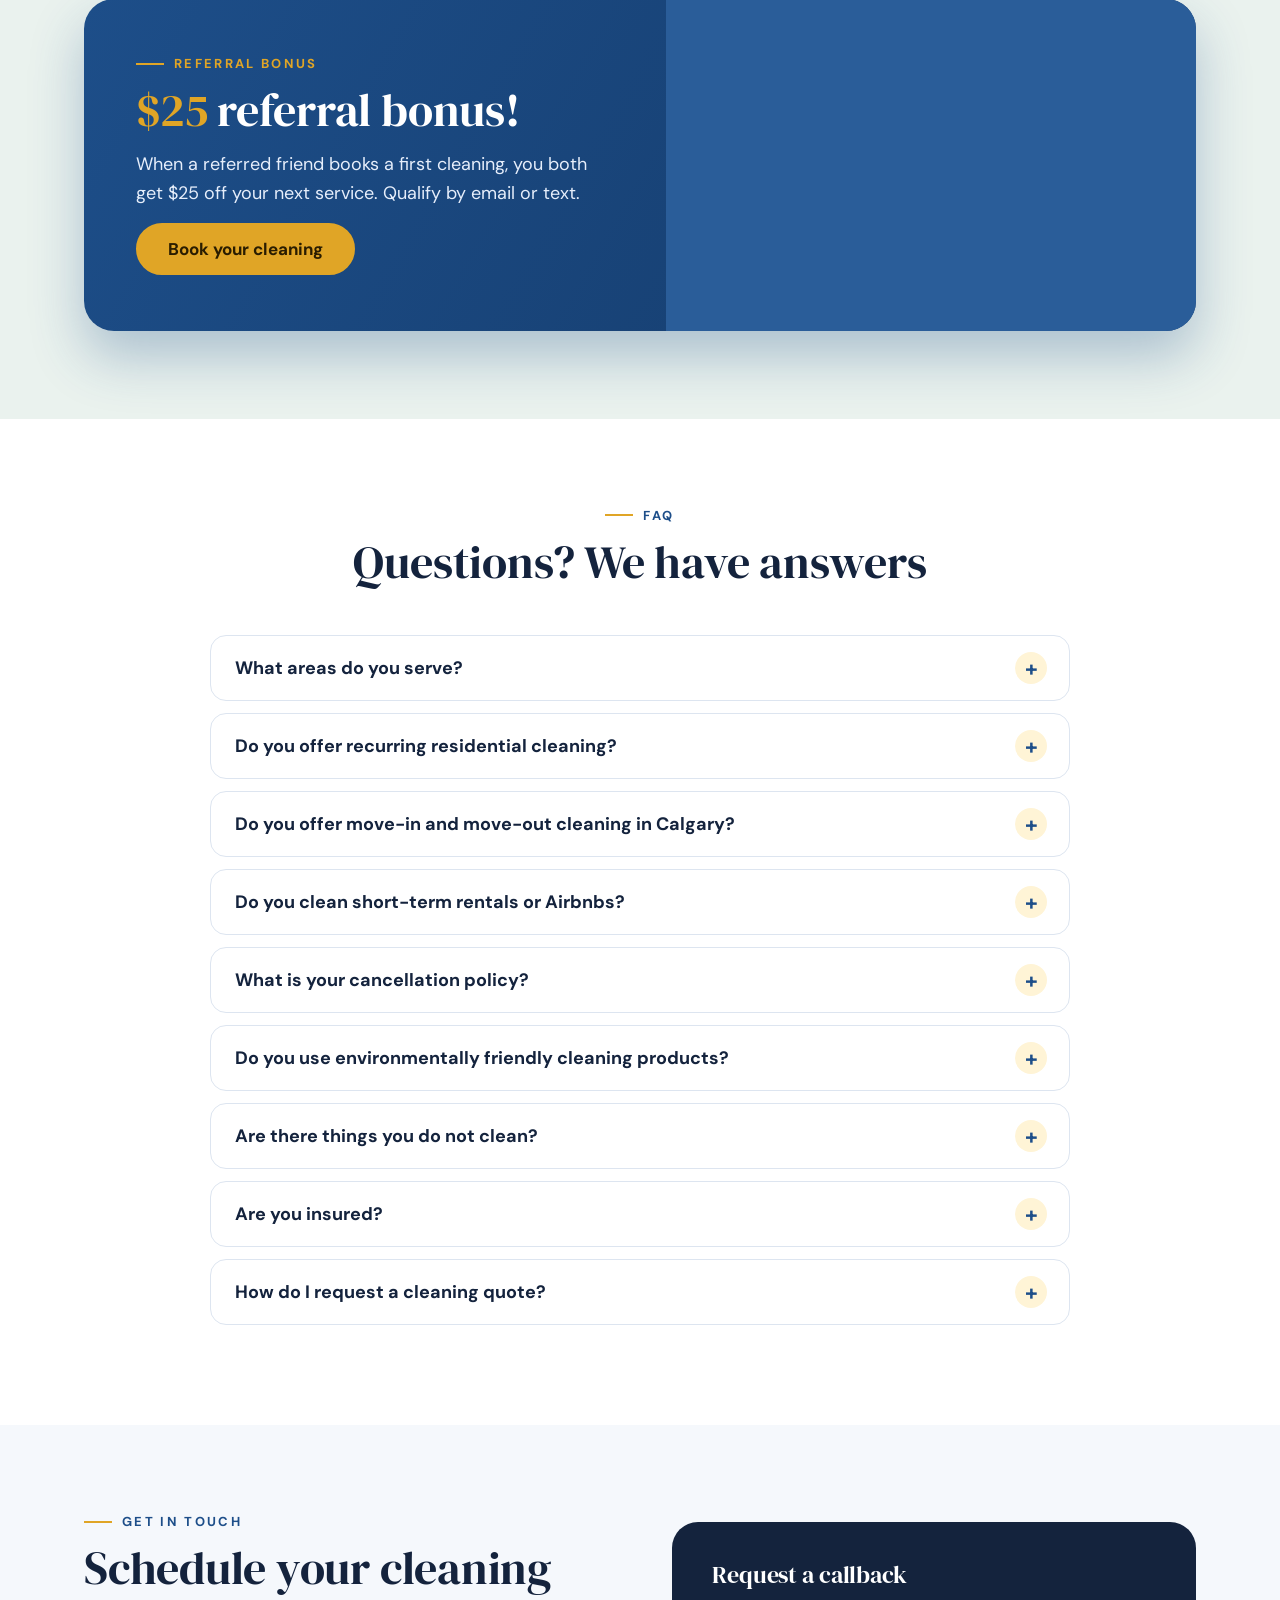
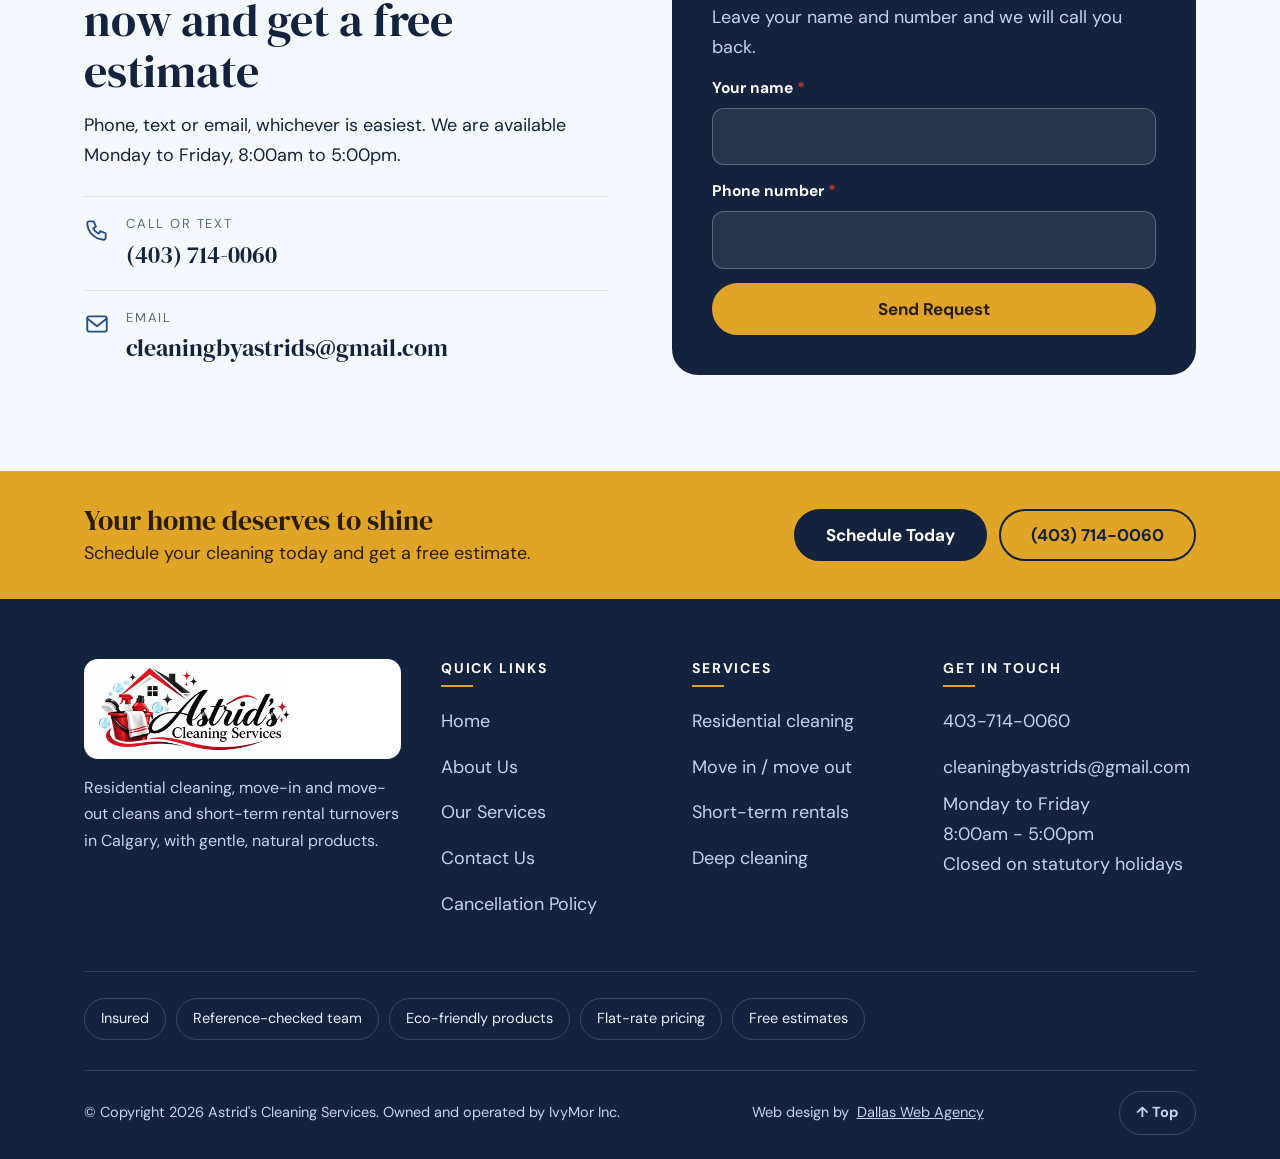
==== commit d0a397e1: "Use supplied photos: cleaner hero, living rooms, team Co-Authored-By: Claude Sonnet 5.5 <noreply@ant" ====
--- a/index.html
+++ b/index.html
@@ -1,10 +1,10 @@
 <!doctype html><html lang="en-CA" class="js"><head><meta charset="utf-8"><meta name="viewport" content="width=device-width,initial-scale=1"><title>Astrid's Cleaning Services | Calgary Home Cleaning</title><meta name="description" content="Calgary cleaning services with over 45 years of experience. Residential, move-in/move-out and short-term rental cleaning. Get a free estimate.">
-<link rel="preconnect" href="https://fonts.googleapis.com"><link rel="preconnect" href="https://fonts.gstatic.com" crossorigin><link href="https://fonts.googleapis.com/css2?family=DM+Serif+Display:ital@0;1&family=DM+Sans:wght@400;500;700&display=swap" rel="stylesheet"><link rel="stylesheet" href="assets/style.css?v=2"></head><body><div class="progress" aria-hidden="true"></div>
+<link rel="preconnect" href="https://fonts.googleapis.com"><link rel="preconnect" href="https://fonts.gstatic.com" crossorigin><link href="https://fonts.googleapis.com/css2?family=DM+Serif+Display:ital@0;1&family=DM+Sans:wght@400;500;700&display=swap" rel="stylesheet"><link rel="stylesheet" href="assets/style.css?v=1"></head><body><div class="progress" aria-hidden="true"></div>
 <div class="topbar"><div class="wrap"><span>Monday to Friday, 8:00am - 5:00pm</span><span>Call or text <a href="tel:14037140060">(403) 714-0060</a> for a free estimate</span></div></div>
-<header class="site"><div class="wrap nav"><a class="logo" href="index.html" aria-label="Astrid's Cleaning Services home"><img class="lg" src="assets/logo.webp" alt="Astrid's Cleaning Services" width="700" height="304"></a><nav aria-label="Main"><ul class="menu" id="menu"><li><a href="index.html" class="on">Home</a></li><li><a href="about.html">About Us</a></li><li><a href="services.html">Our Services</a></li><li><a href="contact.html">Contact Us</a></li></ul></nav><div class="cta"><a class="tel" href="tel:14037140060">403-714-0060</a><a class="btn sm gold" href="contact.html">Free Estimate</a><button class="burger" aria-label="Menu" aria-expanded="false" aria-controls="menu"><span></span><span></span><span></span></button></div></div></header><section class="hero" id="top"><div class="bgimg" style="background-image:url(https://static.wixstatic.com/media/11062b_1f3e0d8e4e644e728e710be13da81ea1~mv2.jpg/v1/fill/w_1600,h_1000,al_c,q_85/image.jpg)"></div><div class="wrap"><div class="tag">Your home deserves to shine</div><h1>Fresh, pristine, <em>always</em> guaranteed</h1><p class="lead">Calgary cleaning services with over 45 years of experience, using products as close to natural as possible.</p><div class="acts"><a class="btn gold" href="contact.html">Schedule Today</a><a class="btn ghost" href="services.html">Explore Cleaning Services</a></div></div></section><div class="strip"><div class="wrap"><ul><li><svg viewBox="0 0 24 24" fill="none" stroke="currentColor" stroke-width="1.7" stroke-linecap="round" stroke-linejoin="round" aria-hidden="true"><path d="M12 3l1.800 5.200L19 10l-5.200 1.800L12 17l-1.800-5.200L5 10l5.200-1.800z"/><path d="M19 16l.8 2.200L22 19l-2.200.8L19 22l-.8-2.200L16 19l2.200-.8z"/></svg><div><b>45+ years</b><span>Serving Calgary homes</span></div></li><li><svg viewBox="0 0 24 24" fill="none" stroke="currentColor" stroke-width="1.7" stroke-linecap="round" stroke-linejoin="round" aria-hidden="true"><path d="M5 19C5 10 10 5 20 4c0 10-5 15-14 15z"/><path d="M5 19c3-5 6-8 11-10"/></svg><div><b>Eco-friendly</b><span>Gentle, natural products</span></div></li><li><svg viewBox="0 0 24 24" fill="none" stroke="currentColor" stroke-width="1.7" stroke-linecap="round" stroke-linejoin="round" aria-hidden="true"><path d="M12 3l8 3v6c0 5-3.500 8-8 9-4.500-1-8-4-8-9V6z"/><path d="M9 12l2 2 4-4"/></svg><div><b>Insured</b><span>And supervised</span></div></li><li><svg viewBox="0 0 24 24" fill="none" stroke="currentColor" stroke-width="1.7" stroke-linecap="round" stroke-linejoin="round" aria-hidden="true"><path d="M4 7h10M18 7h2M4 17h2M10 17h10"/><circle cx="16" cy="7" r="2"/><circle cx="8" cy="17" r="2"/></svg><div><b>Flat rate</b><span>Simple, flexible pricing</span></div></li></ul></div></div>
+<header class="site"><div class="wrap nav"><a class="logo" href="index.html" aria-label="Astrid's Cleaning Services home"><img class="lg" src="assets/logo.webp" alt="Astrid's Cleaning Services" width="700" height="304"></a><nav aria-label="Main"><ul class="menu" id="menu"><li><a href="index.html" class="on">Home</a></li><li><a href="about.html">About Us</a></li><li><a href="services.html">Our Services</a></li><li><a href="contact.html">Contact Us</a></li></ul></nav><div class="cta"><a class="tel" href="tel:14037140060">403-714-0060</a><a class="btn sm gold" href="contact.html">Free Estimate</a><button class="burger" aria-label="Menu" aria-expanded="false" aria-controls="menu"><span></span><span></span><span></span></button></div></div></header><section class="hero girl" id="top"><div class="bgimg" style="background-image:url(assets/hero.webp)"></div><div class="wrap"><div class="tag">Your home deserves to shine</div><h1>Fresh, pristine, <em>always</em> guaranteed</h1><p class="lead">Calgary cleaning services with over 45 years of experience, using products as close to natural as possible.</p><div class="acts"><a class="btn gold" href="contact.html">Schedule Today</a><a class="btn ghost" href="services.html">Explore Cleaning Services</a></div></div></section><div class="strip"><div class="wrap"><ul><li><svg viewBox="0 0 24 24" fill="none" stroke="currentColor" stroke-width="1.7" stroke-linecap="round" stroke-linejoin="round" aria-hidden="true"><path d="M12 3l1.800 5.200L19 10l-5.200 1.800L12 17l-1.800-5.200L5 10l5.200-1.800z"/><path d="M19 16l.8 2.200L22 19l-2.200.8L19 22l-.8-2.200L16 19l2.200-.8z"/></svg><div><b>45+ years</b><span>Serving Calgary homes</span></div></li><li><svg viewBox="0 0 24 24" fill="none" stroke="currentColor" stroke-width="1.7" stroke-linecap="round" stroke-linejoin="round" aria-hidden="true"><path d="M5 19C5 10 10 5 20 4c0 10-5 15-14 15z"/><path d="M5 19c3-5 6-8 11-10"/></svg><div><b>Eco-friendly</b><span>Gentle, natural products</span></div></li><li><svg viewBox="0 0 24 24" fill="none" stroke="currentColor" stroke-width="1.7" stroke-linecap="round" stroke-linejoin="round" aria-hidden="true"><path d="M12 3l8 3v6c0 5-3.500 8-8 9-4.500-1-8-4-8-9V6z"/><path d="M9 12l2 2 4-4"/></svg><div><b>Insured</b><span>And supervised</span></div></li><li><svg viewBox="0 0 24 24" fill="none" stroke="currentColor" stroke-width="1.7" stroke-linecap="round" stroke-linejoin="round" aria-hidden="true"><path d="M4 7h10M18 7h2M4 17h2M10 17h10"/><circle cx="16" cy="7" r="2"/><circle cx="8" cy="17" r="2"/></svg><div><b>Flat rate</b><span>Simple, flexible pricing</span></div></li></ul></div></div>
 <section><div class="wrap"><div class="head center"><div class="eyebrow">Let us work while you unwind</div><h2>Cleaning services for every home</h2><p>Biweekly, monthly and single-time cleaning for residential homes, short-term rentals, and move-in/move-out cleans.</p></div>
 <div class="grid3"><article class="card"><div class="ic"><svg viewBox="0 0 24 24" fill="none" stroke="currentColor" stroke-width="1.7" stroke-linecap="round" stroke-linejoin="round" aria-hidden="true"><path d="M3 11l9-8 9 8"/><path d="M5 10v10h14V10"/><path d="M10 20v-6h4v6"/></svg></div><h3>Residential cleaning</h3><p>Our number-one service. Recurring or one-time cleaning, tailored to how you live.</p><a class="more" href="services.html">Learn more &rarr;</a></article><article class="card"><div class="ic"><svg viewBox="0 0 24 24" fill="none" stroke="currentColor" stroke-width="1.7" stroke-linecap="round" stroke-linejoin="round" aria-hidden="true"><circle cx="8" cy="15" r="4"/><path d="M11 12l9-9M16 7l3 3M14 9l2 2"/></svg></div><h3>Short-term rental cleaning</h3><p>Turnover cleans for Airbnbs and short-term rentals so every guest arrives to a spotless space.</p><a class="more" href="services.html#str">Learn more &rarr;</a></article><article class="card"><div class="ic"><svg viewBox="0 0 24 24" fill="none" stroke="currentColor" stroke-width="1.7" stroke-linecap="round" stroke-linejoin="round" aria-hidden="true"><path d="M3 7l9-4 9 4v10l-9 4-9-4z"/><path d="M3 7l9 4 9-4M12 11v10"/></svg></div><h3>Move-in / move-out cleaning</h3><p>Detailed cleans for homeowners, renters, landlords, realtors and property managers.</p><a class="more" href="services.html">Learn more &rarr;</a></article></div></div></section>
-<section class="soft"><div class="wrap split"><div class="pic rv" style="background-image:url(https://static.wixstatic.com/media/c7dbd8_c9e3010a29604735b6121683b7cf50b6~mv2.jpg/v1/fill/w_1000,h_700,al_c,q_85/image.jpg)" role="img" aria-label="Astrid's cleaning professional at work"><div class="badge"><b>45+</b>years of experience</div></div><div class="rv"><div class="eyebrow">About us</div><h2>Calgary cleaning with over 45 years of experience</h2><p>We have served Calgary homeowners and property owners for over 45 years. We use products as close to natural as possible and offer regular home cleaning plus detailed move-in and move-out cleans with an eco-conscious approach.</p><ul class="checks"><li>Specialized in residential cleaning</li><li>Move-ins/outs and deep cleaning</li><li>Simple flat-rate pricing for you and your family</li><li>Flexible scheduling</li></ul><div style="display:flex;gap:12px;flex-wrap:wrap"><a class="btn" href="about.html">About Astrid's</a><a class="btn line" href="contact.html">Get Your FREE Estimate</a></div></div></div></section>
+<section class="soft"><div class="wrap split"><div class="pic rv" style="background-image:url(assets/hero.webp);background-position:60% center" role="img" aria-label="Astrid's cleaner mopping a living room"><div class="badge"><b>45+</b>years of experience</div></div><div class="rv"><div class="eyebrow">About us</div><h2>Calgary cleaning with over 45 years of experience</h2><p>We have served Calgary homeowners and property owners for over 45 years. We use products as close to natural as possible and offer regular home cleaning plus detailed move-in and move-out cleans with an eco-conscious approach.</p><ul class="checks"><li>Specialized in residential cleaning</li><li>Move-ins/outs and deep cleaning</li><li>Simple flat-rate pricing for you and your family</li><li>Flexible scheduling</li></ul><div style="display:flex;gap:12px;flex-wrap:wrap"><a class="btn" href="about.html">About Astrid's</a><a class="btn line" href="contact.html">Get Your FREE Estimate</a></div></div></div></section>
 <section><div class="wrap"><div class="head center"><div class="eyebrow">How it works</div><h2>Three steps to a sparkling home</h2></div><ol class="steps"><li><h3>Get in touch</h3><p>Call, text, email or use the website form. Estimates are free.</p></li><li><h3>Pick your schedule</h3><p>Choose weekly, biweekly, monthly or a one-time clean that fits your life.</p></li><li><h3>Enjoy your clean home</h3><p>Our insured, supervised team does the work while you unwind.</p></li></ol></div></section>
 <section class="sage"><div class="wrap"><div class="refer rv"><div class="tx"><div class="eyebrow" style="color:var(--g)">Referral bonus</div><h2><span>$25</span> referral bonus!</h2><p>When a referred friend books a first cleaning, you both get $25 off your next service. Qualify by email or text.</p><a class="btn gold" href="contact.html">Book your cleaning</a></div><div class="pic2" style="background-image:url(https://static.wixstatic.com/media/c7dbd8_44a682a7da2043609681d77aed05a4eb~mv2.jpg/v1/fill/w_800,h_600,al_c,q_85/image.jpg)" role="img" aria-label="Referral bonus"></div></div></div></section>
 <section><div class="wrap"><div class="head center"><div class="eyebrow">FAQ</div><h2>Questions? We have answers</h2></div><div class="faq"><details class="rv"><summary>What areas do you serve?</summary><p>We provide residential cleaning in Calgary, with recurring and one-time services.</p></details><details class="rv"><summary>Do you offer recurring residential cleaning?</summary><p>Yes. Choose weekly, biweekly, monthly or occasional cleaning.</p></details><details class="rv"><summary>Do you offer move-in and move-out cleaning in Calgary?</summary><p>Yes, for homeowners, renters, landlords, realtors and property managers.</p></details><details class="rv"><summary>Do you clean short-term rentals or Airbnbs?</summary><p>Yes. We help hosts get spaces ready between guests.</p></details><details class="rv"><summary>What is your cancellation policy?</summary><p>Late cancellations incur a 50% fee. Maintenance cleans need 24 hours' notice, and move-in/move-out cleans need 3 business days' notice. Unsure? Email cleaningbyastrids@gmail.com.</p></details><details class="rv"><summary>Do you use environmentally friendly cleaning products?</summary><p>Yes, where appropriate. We favour gentle, natural, eco-friendly products.</p></details><details class="rv"><summary>Are there things you do not clean?</summary><p>Yes. We do not handle hazardous materials, biohazards, animal waste, pest infestations, unsafe areas or items needing specialized remediation.</p></details><details class="rv"><summary>Are you insured?</summary><p>Yes.</p></details><details class="rv"><summary>How do I request a cleaning quote?</summary><p>By phone, text, email or the contact form on this website. Estimates are free.</p></details></div></div></section>
--- a/assets/style.css
+++ b/assets/style.css
@@ -52,3 +52,5 @@
 footer .flogo{background:#fff;border-radius:14px;padding:8px 14px}footer .flogo .lg{height:84px}
 @media(max-width:760px){.logo .lg{height:58px}}
 @media(max-width:480px){.logo .lg{height:50px}}
+@media(min-width:1001px){.hero.girl .bgimg{inset:-6% -6% -6% 34%;background-position:62% center}.hero.girl:before{background:linear-gradient(90deg,#10233f 0,rgba(16,35,63,.96) 36%,rgba(16,35,63,.55) 52%,rgba(16,35,63,.05) 100%)}}
+@media(max-width:1000px){.hero.girl .bgimg{background-position:60% center}.hero.girl:before{background:linear-gradient(180deg,rgba(14,28,50,.88),rgba(14,28,50,.72))}}
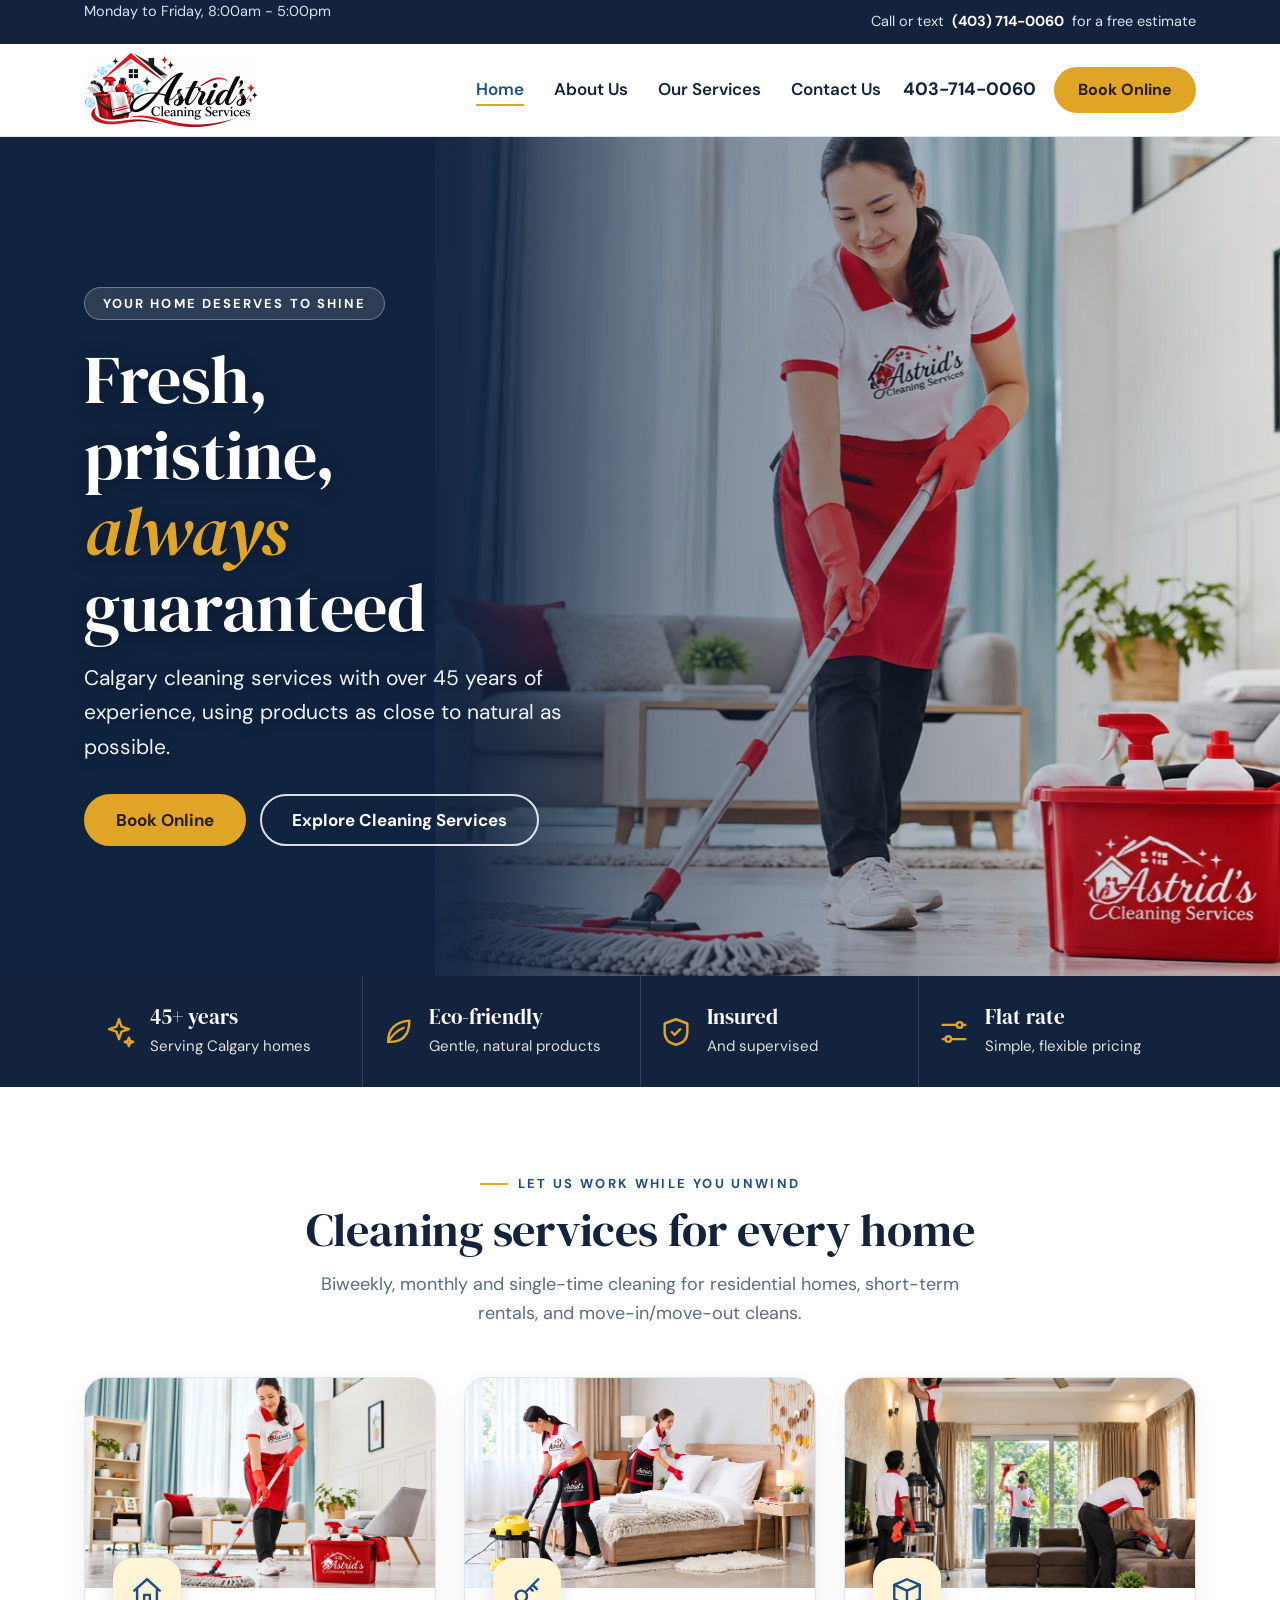
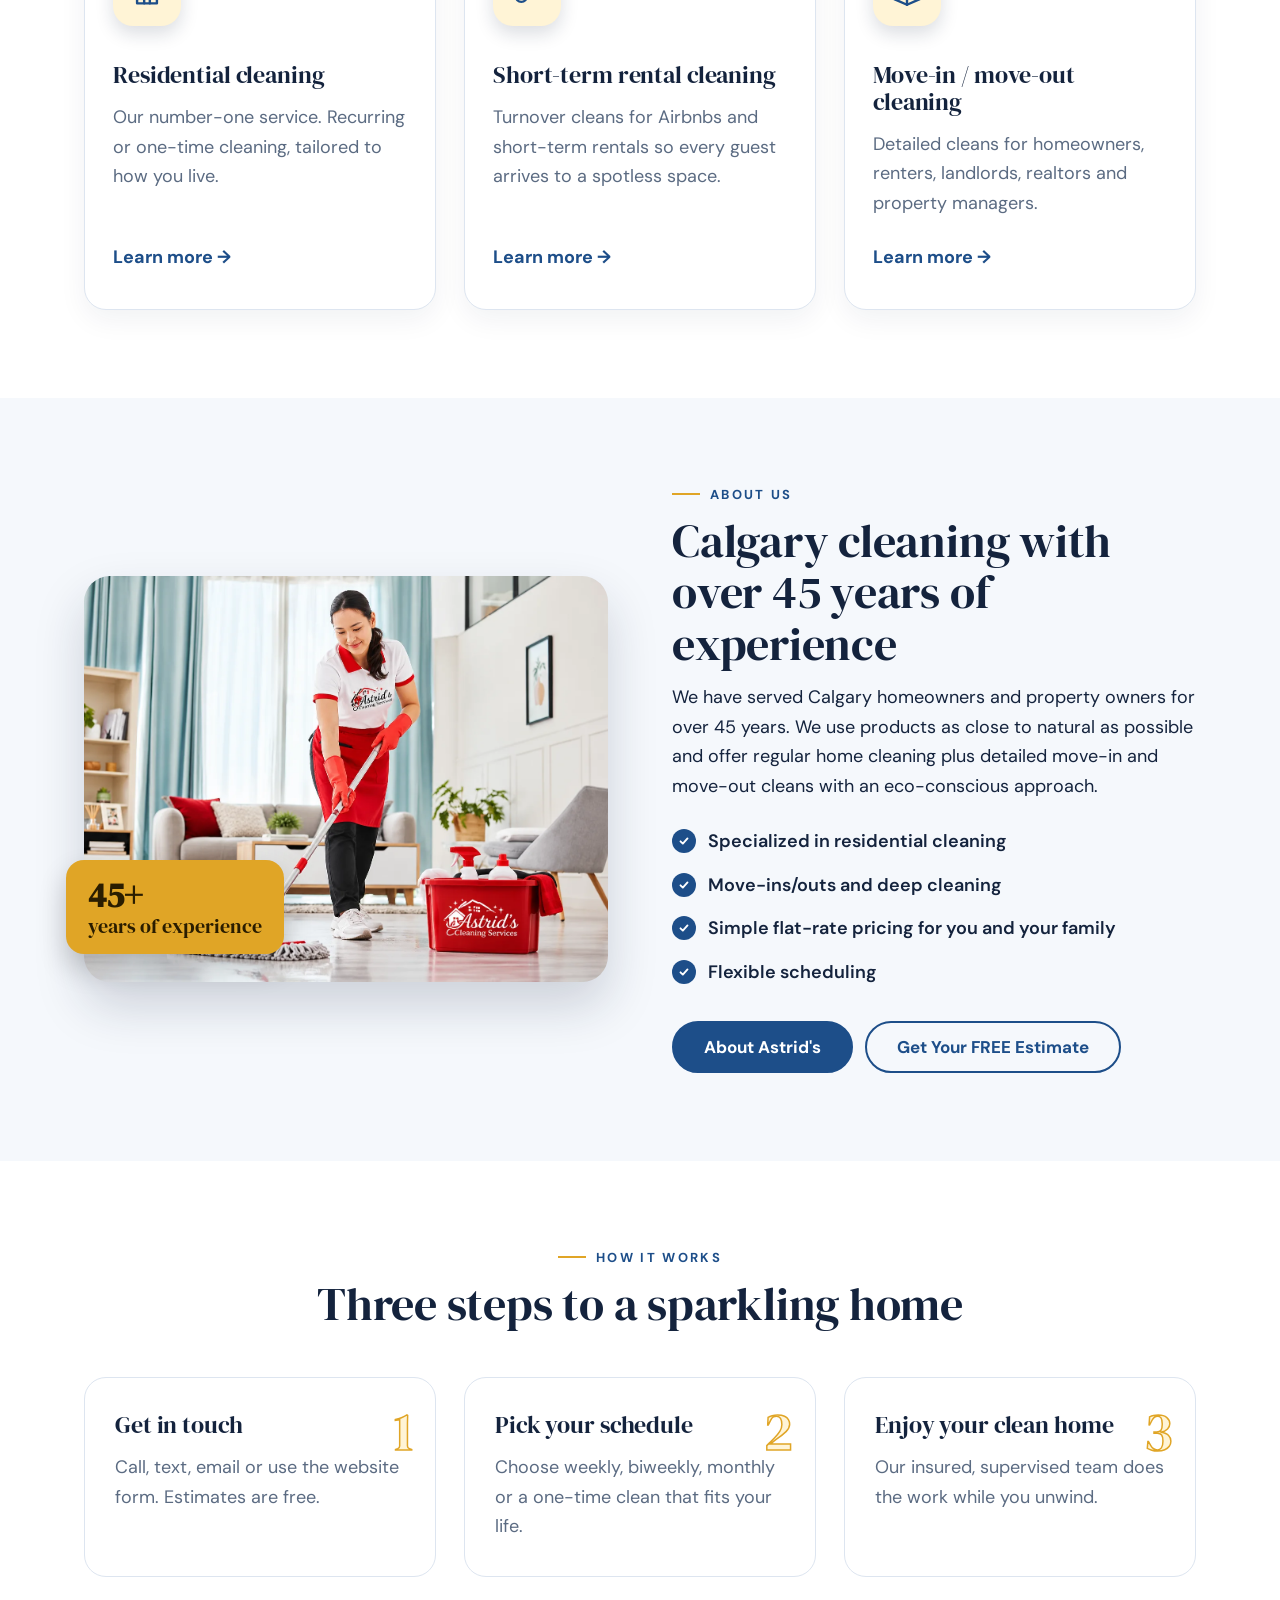
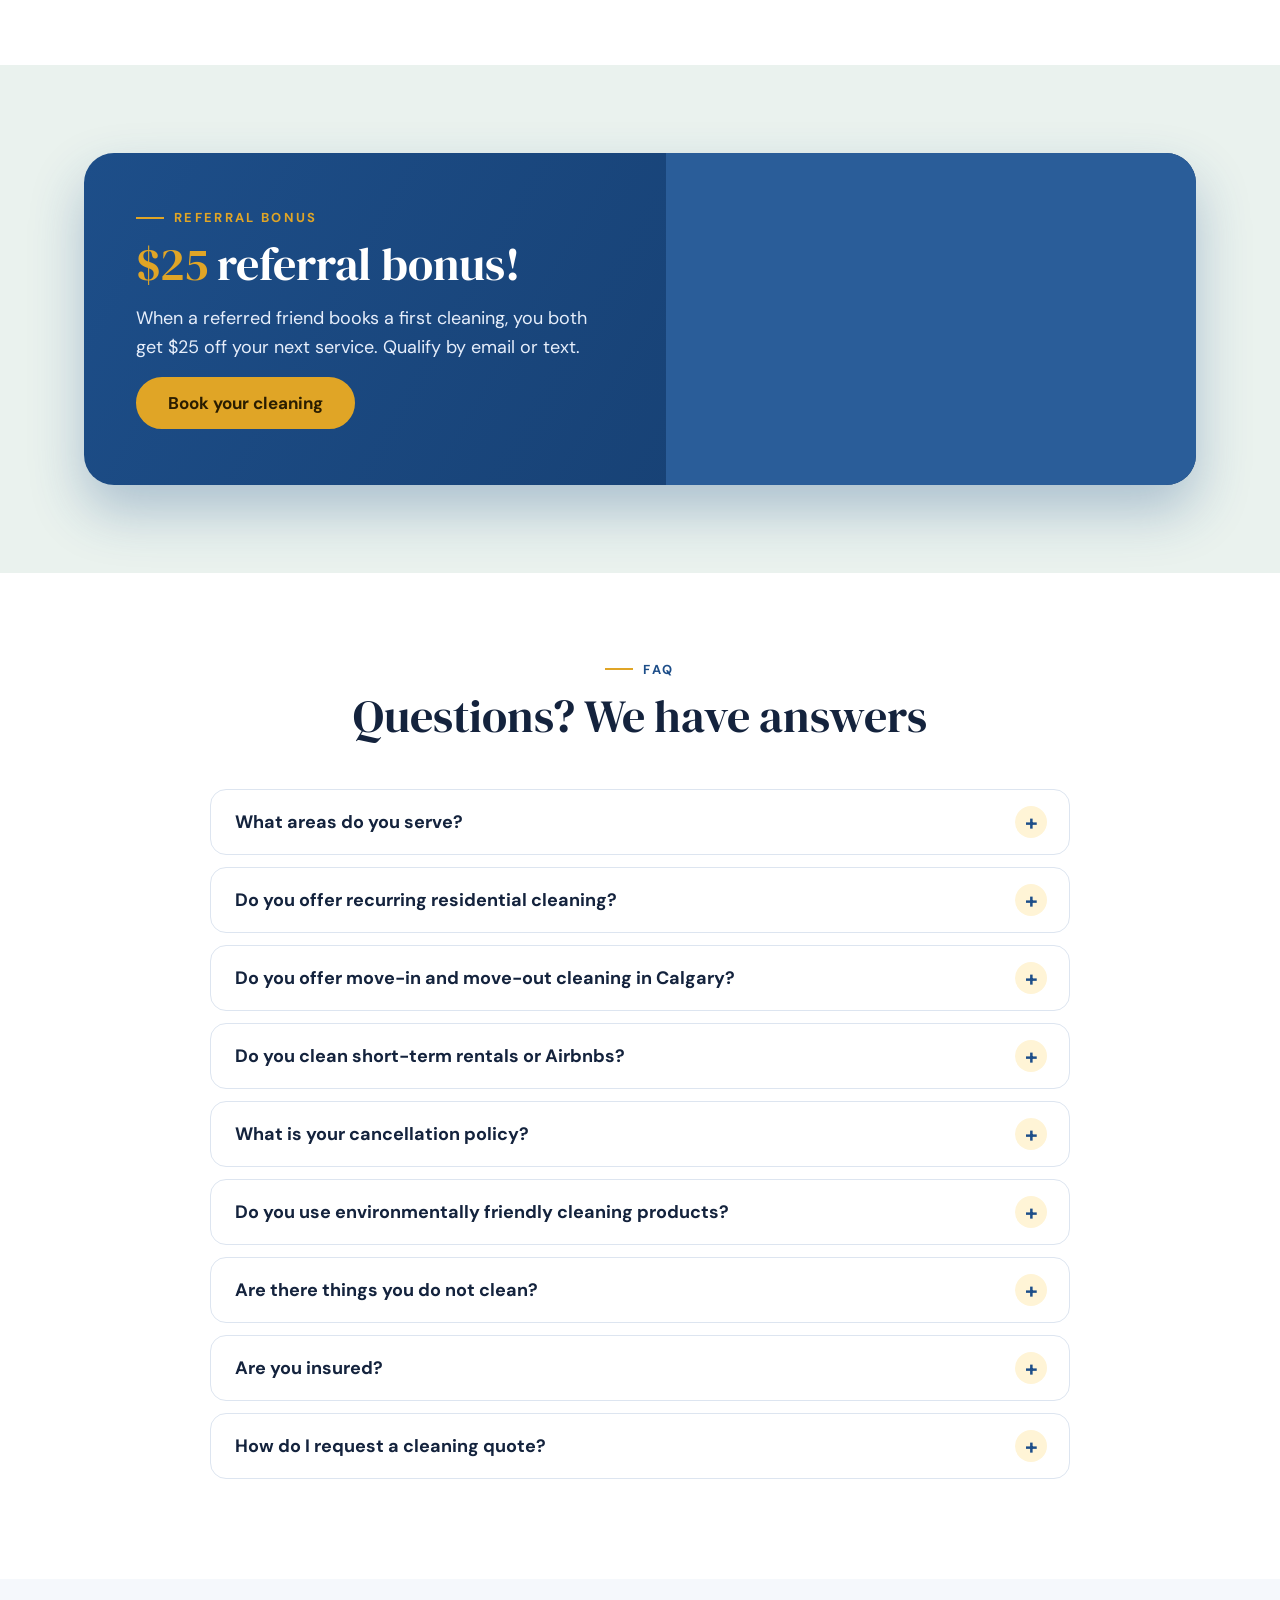
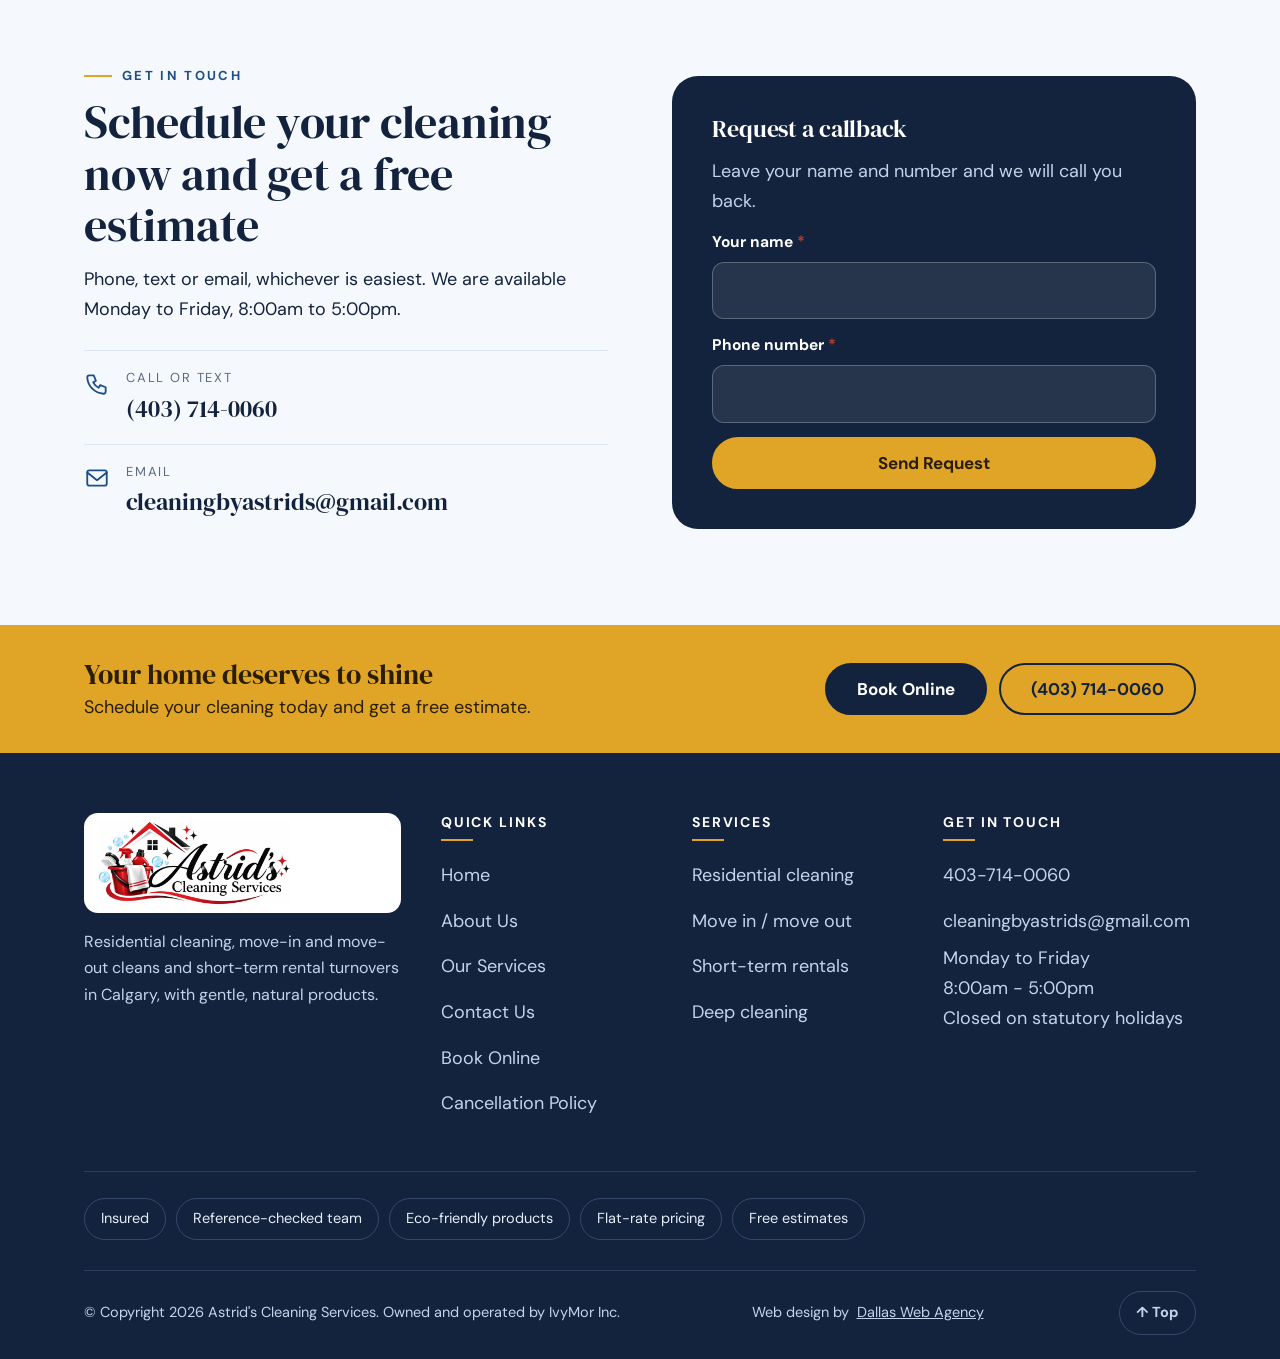
==== commit bdc9a8ca: "Add Book Online page, service photos, founder photo on About Co-Authored-By: Claude Sonnet 5.5 <nore" ====
--- a/index.html
+++ b/index.html
@@ -1,18 +1,18 @@
 <!doctype html><html lang="en-CA" class="js"><head><meta charset="utf-8"><meta name="viewport" content="width=device-width,initial-scale=1"><title>Astrid's Cleaning Services | Calgary Home Cleaning</title><meta name="description" content="Calgary cleaning services with over 45 years of experience. Residential, move-in/move-out and short-term rental cleaning. Get a free estimate.">
-<link rel="preconnect" href="https://fonts.googleapis.com"><link rel="preconnect" href="https://fonts.gstatic.com" crossorigin><link href="https://fonts.googleapis.com/css2?family=DM+Serif+Display:ital@0;1&family=DM+Sans:wght@400;500;700&display=swap" rel="stylesheet"><link rel="stylesheet" href="assets/style.css?v=1"></head><body><div class="progress" aria-hidden="true"></div>
+<link rel="preconnect" href="https://fonts.googleapis.com"><link rel="preconnect" href="https://fonts.gstatic.com" crossorigin><link href="https://fonts.googleapis.com/css2?family=DM+Serif+Display:ital@0;1&family=DM+Sans:wght@400;500;700&display=swap" rel="stylesheet"><link rel="stylesheet" href="assets/style.css?v=4"></head><body><div class="progress" aria-hidden="true"></div>
 <div class="topbar"><div class="wrap"><span>Monday to Friday, 8:00am - 5:00pm</span><span>Call or text <a href="tel:14037140060">(403) 714-0060</a> for a free estimate</span></div></div>
-<header class="site"><div class="wrap nav"><a class="logo" href="index.html" aria-label="Astrid's Cleaning Services home"><img class="lg" src="assets/logo.webp" alt="Astrid's Cleaning Services" width="700" height="304"></a><nav aria-label="Main"><ul class="menu" id="menu"><li><a href="index.html" class="on">Home</a></li><li><a href="about.html">About Us</a></li><li><a href="services.html">Our Services</a></li><li><a href="contact.html">Contact Us</a></li></ul></nav><div class="cta"><a class="tel" href="tel:14037140060">403-714-0060</a><a class="btn sm gold" href="contact.html">Free Estimate</a><button class="burger" aria-label="Menu" aria-expanded="false" aria-controls="menu"><span></span><span></span><span></span></button></div></div></header><section class="hero girl" id="top"><div class="bgimg" style="background-image:url(assets/hero.webp)"></div><div class="wrap"><div class="tag">Your home deserves to shine</div><h1>Fresh, pristine, <em>always</em> guaranteed</h1><p class="lead">Calgary cleaning services with over 45 years of experience, using products as close to natural as possible.</p><div class="acts"><a class="btn gold" href="contact.html">Schedule Today</a><a class="btn ghost" href="services.html">Explore Cleaning Services</a></div></div></section><div class="strip"><div class="wrap"><ul><li><svg viewBox="0 0 24 24" fill="none" stroke="currentColor" stroke-width="1.7" stroke-linecap="round" stroke-linejoin="round" aria-hidden="true"><path d="M12 3l1.800 5.200L19 10l-5.200 1.800L12 17l-1.800-5.200L5 10l5.200-1.800z"/><path d="M19 16l.8 2.200L22 19l-2.200.8L19 22l-.8-2.200L16 19l2.200-.8z"/></svg><div><b>45+ years</b><span>Serving Calgary homes</span></div></li><li><svg viewBox="0 0 24 24" fill="none" stroke="currentColor" stroke-width="1.7" stroke-linecap="round" stroke-linejoin="round" aria-hidden="true"><path d="M5 19C5 10 10 5 20 4c0 10-5 15-14 15z"/><path d="M5 19c3-5 6-8 11-10"/></svg><div><b>Eco-friendly</b><span>Gentle, natural products</span></div></li><li><svg viewBox="0 0 24 24" fill="none" stroke="currentColor" stroke-width="1.7" stroke-linecap="round" stroke-linejoin="round" aria-hidden="true"><path d="M12 3l8 3v6c0 5-3.500 8-8 9-4.500-1-8-4-8-9V6z"/><path d="M9 12l2 2 4-4"/></svg><div><b>Insured</b><span>And supervised</span></div></li><li><svg viewBox="0 0 24 24" fill="none" stroke="currentColor" stroke-width="1.7" stroke-linecap="round" stroke-linejoin="round" aria-hidden="true"><path d="M4 7h10M18 7h2M4 17h2M10 17h10"/><circle cx="16" cy="7" r="2"/><circle cx="8" cy="17" r="2"/></svg><div><b>Flat rate</b><span>Simple, flexible pricing</span></div></li></ul></div></div>
+<header class="site"><div class="wrap nav"><a class="logo" href="index.html" aria-label="Astrid's Cleaning Services home"><img class="lg" src="assets/logo.webp" alt="Astrid's Cleaning Services" width="700" height="304"></a><nav aria-label="Main"><ul class="menu" id="menu"><li><a href="index.html" class="on">Home</a></li><li><a href="about.html">About Us</a></li><li><a href="services.html">Our Services</a></li><li><a href="contact.html">Contact Us</a></li></ul></nav><div class="cta"><a class="tel" href="tel:14037140060">403-714-0060</a><a class="btn sm gold" href="book-online.html">Book Online</a><button class="burger" aria-label="Menu" aria-expanded="false" aria-controls="menu"><span></span><span></span><span></span></button></div></div></header><section class="hero girl" id="top"><div class="bgimg" style="background-image:url(assets/hero.webp)"></div><div class="wrap"><div class="tag">Your home deserves to shine</div><h1>Fresh, pristine, <em>always</em> guaranteed</h1><p class="lead">Calgary cleaning services with over 45 years of experience, using products as close to natural as possible.</p><div class="acts"><a class="btn gold" href="book-online.html">Book Online</a><a class="btn ghost" href="services.html">Explore Cleaning Services</a></div></div></section><div class="strip"><div class="wrap"><ul><li><svg viewBox="0 0 24 24" fill="none" stroke="currentColor" stroke-width="1.7" stroke-linecap="round" stroke-linejoin="round" aria-hidden="true"><path d="M12 3l1.800 5.200L19 10l-5.200 1.800L12 17l-1.800-5.200L5 10l5.200-1.800z"/><path d="M19 16l.8 2.200L22 19l-2.200.8L19 22l-.8-2.200L16 19l2.200-.8z"/></svg><div><b>45+ years</b><span>Serving Calgary homes</span></div></li><li><svg viewBox="0 0 24 24" fill="none" stroke="currentColor" stroke-width="1.7" stroke-linecap="round" stroke-linejoin="round" aria-hidden="true"><path d="M5 19C5 10 10 5 20 4c0 10-5 15-14 15z"/><path d="M5 19c3-5 6-8 11-10"/></svg><div><b>Eco-friendly</b><span>Gentle, natural products</span></div></li><li><svg viewBox="0 0 24 24" fill="none" stroke="currentColor" stroke-width="1.7" stroke-linecap="round" stroke-linejoin="round" aria-hidden="true"><path d="M12 3l8 3v6c0 5-3.500 8-8 9-4.500-1-8-4-8-9V6z"/><path d="M9 12l2 2 4-4"/></svg><div><b>Insured</b><span>And supervised</span></div></li><li><svg viewBox="0 0 24 24" fill="none" stroke="currentColor" stroke-width="1.7" stroke-linecap="round" stroke-linejoin="round" aria-hidden="true"><path d="M4 7h10M18 7h2M4 17h2M10 17h10"/><circle cx="16" cy="7" r="2"/><circle cx="8" cy="17" r="2"/></svg><div><b>Flat rate</b><span>Simple, flexible pricing</span></div></li></ul></div></div>
 <section><div class="wrap"><div class="head center"><div class="eyebrow">Let us work while you unwind</div><h2>Cleaning services for every home</h2><p>Biweekly, monthly and single-time cleaning for residential homes, short-term rentals, and move-in/move-out cleans.</p></div>
-<div class="grid3"><article class="card"><div class="ic"><svg viewBox="0 0 24 24" fill="none" stroke="currentColor" stroke-width="1.7" stroke-linecap="round" stroke-linejoin="round" aria-hidden="true"><path d="M3 11l9-8 9 8"/><path d="M5 10v10h14V10"/><path d="M10 20v-6h4v6"/></svg></div><h3>Residential cleaning</h3><p>Our number-one service. Recurring or one-time cleaning, tailored to how you live.</p><a class="more" href="services.html">Learn more &rarr;</a></article><article class="card"><div class="ic"><svg viewBox="0 0 24 24" fill="none" stroke="currentColor" stroke-width="1.7" stroke-linecap="round" stroke-linejoin="round" aria-hidden="true"><circle cx="8" cy="15" r="4"/><path d="M11 12l9-9M16 7l3 3M14 9l2 2"/></svg></div><h3>Short-term rental cleaning</h3><p>Turnover cleans for Airbnbs and short-term rentals so every guest arrives to a spotless space.</p><a class="more" href="services.html#str">Learn more &rarr;</a></article><article class="card"><div class="ic"><svg viewBox="0 0 24 24" fill="none" stroke="currentColor" stroke-width="1.7" stroke-linecap="round" stroke-linejoin="round" aria-hidden="true"><path d="M3 7l9-4 9 4v10l-9 4-9-4z"/><path d="M3 7l9 4 9-4M12 11v10"/></svg></div><h3>Move-in / move-out cleaning</h3><p>Detailed cleans for homeowners, renters, landlords, realtors and property managers.</p><a class="more" href="services.html">Learn more &rarr;</a></article></div></div></section>
+<div class="grid3"><article class="card has"><div class="cimg" style="background-image:url(assets/hero.webp);background-position:60% center" role="img" aria-label="Residential cleaning"></div><div class="ic"><svg viewBox="0 0 24 24" fill="none" stroke="currentColor" stroke-width="1.7" stroke-linecap="round" stroke-linejoin="round" aria-hidden="true"><path d="M3 11l9-8 9 8"/><path d="M5 10v10h14V10"/><path d="M10 20v-6h4v6"/></svg></div><h3>Residential cleaning</h3><p>Our number-one service. Recurring or one-time cleaning, tailored to how you live.</p><a class="more" href="services.html">Learn more &rarr;</a></article><article class="card has"><div class="cimg" style="background-image:url(assets/bedroom.webp);background-position:center" role="img" aria-label="Short-term rental turnover"></div><div class="ic"><svg viewBox="0 0 24 24" fill="none" stroke="currentColor" stroke-width="1.7" stroke-linecap="round" stroke-linejoin="round" aria-hidden="true"><circle cx="8" cy="15" r="4"/><path d="M11 12l9-9M16 7l3 3M14 9l2 2"/></svg></div><h3>Short-term rental cleaning</h3><p>Turnover cleans for Airbnbs and short-term rentals so every guest arrives to a spotless space.</p><a class="more" href="services.html#str">Learn more &rarr;</a></article><article class="card has"><div class="cimg" style="background-image:url(assets/team.webp);background-position:45% center" role="img" aria-label="Move-in and move-out cleaning"></div><div class="ic"><svg viewBox="0 0 24 24" fill="none" stroke="currentColor" stroke-width="1.7" stroke-linecap="round" stroke-linejoin="round" aria-hidden="true"><path d="M3 7l9-4 9 4v10l-9 4-9-4z"/><path d="M3 7l9 4 9-4M12 11v10"/></svg></div><h3>Move-in / move-out cleaning</h3><p>Detailed cleans for homeowners, renters, landlords, realtors and property managers.</p><a class="more" href="services.html">Learn more &rarr;</a></article></div></div></section>
 <section class="soft"><div class="wrap split"><div class="pic rv" style="background-image:url(assets/hero.webp);background-position:60% center" role="img" aria-label="Astrid's cleaner mopping a living room"><div class="badge"><b>45+</b>years of experience</div></div><div class="rv"><div class="eyebrow">About us</div><h2>Calgary cleaning with over 45 years of experience</h2><p>We have served Calgary homeowners and property owners for over 45 years. We use products as close to natural as possible and offer regular home cleaning plus detailed move-in and move-out cleans with an eco-conscious approach.</p><ul class="checks"><li>Specialized in residential cleaning</li><li>Move-ins/outs and deep cleaning</li><li>Simple flat-rate pricing for you and your family</li><li>Flexible scheduling</li></ul><div style="display:flex;gap:12px;flex-wrap:wrap"><a class="btn" href="about.html">About Astrid's</a><a class="btn line" href="contact.html">Get Your FREE Estimate</a></div></div></div></section>
 <section><div class="wrap"><div class="head center"><div class="eyebrow">How it works</div><h2>Three steps to a sparkling home</h2></div><ol class="steps"><li><h3>Get in touch</h3><p>Call, text, email or use the website form. Estimates are free.</p></li><li><h3>Pick your schedule</h3><p>Choose weekly, biweekly, monthly or a one-time clean that fits your life.</p></li><li><h3>Enjoy your clean home</h3><p>Our insured, supervised team does the work while you unwind.</p></li></ol></div></section>
 <section class="sage"><div class="wrap"><div class="refer rv"><div class="tx"><div class="eyebrow" style="color:var(--g)">Referral bonus</div><h2><span>$25</span> referral bonus!</h2><p>When a referred friend books a first cleaning, you both get $25 off your next service. Qualify by email or text.</p><a class="btn gold" href="contact.html">Book your cleaning</a></div><div class="pic2" style="background-image:url(https://static.wixstatic.com/media/c7dbd8_44a682a7da2043609681d77aed05a4eb~mv2.jpg/v1/fill/w_800,h_600,al_c,q_85/image.jpg)" role="img" aria-label="Referral bonus"></div></div></div></section>
 <section><div class="wrap"><div class="head center"><div class="eyebrow">FAQ</div><h2>Questions? We have answers</h2></div><div class="faq"><details class="rv"><summary>What areas do you serve?</summary><p>We provide residential cleaning in Calgary, with recurring and one-time services.</p></details><details class="rv"><summary>Do you offer recurring residential cleaning?</summary><p>Yes. Choose weekly, biweekly, monthly or occasional cleaning.</p></details><details class="rv"><summary>Do you offer move-in and move-out cleaning in Calgary?</summary><p>Yes, for homeowners, renters, landlords, realtors and property managers.</p></details><details class="rv"><summary>Do you clean short-term rentals or Airbnbs?</summary><p>Yes. We help hosts get spaces ready between guests.</p></details><details class="rv"><summary>What is your cancellation policy?</summary><p>Late cancellations incur a 50% fee. Maintenance cleans need 24 hours' notice, and move-in/move-out cleans need 3 business days' notice. Unsure? Email cleaningbyastrids@gmail.com.</p></details><details class="rv"><summary>Do you use environmentally friendly cleaning products?</summary><p>Yes, where appropriate. We favour gentle, natural, eco-friendly products.</p></details><details class="rv"><summary>Are there things you do not clean?</summary><p>Yes. We do not handle hazardous materials, biohazards, animal waste, pest infestations, unsafe areas or items needing specialized remediation.</p></details><details class="rv"><summary>Are you insured?</summary><p>Yes.</p></details><details class="rv"><summary>How do I request a cleaning quote?</summary><p>By phone, text, email or the contact form on this website. Estimates are free.</p></details></div></div></section>
-<section class="soft"><div class="wrap split"><div class="rv"><div class="eyebrow">Get in touch</div><h2>Schedule your cleaning now and get a free estimate</h2><p>Phone, text or email, whichever is easiest. We are available Monday to Friday, 8:00am to 5:00pm.</p><ul class="cl"><li><svg viewBox="0 0 24 24" fill="none" stroke="currentColor" stroke-width="1.7" stroke-linecap="round" stroke-linejoin="round" aria-hidden="true"><path d="M5 4h4l2 5-2.500 1.500a11 11 0 0 0 5 5L15 13l5 2v4a2 2 0 0 1-2 2A16 16 0 0 1 3 6a2 2 0 0 1 2-2z"/></svg><div><span>Call or text</span><a href="tel:14037140060">(403) 714-0060</a></div></li><li><svg viewBox="0 0 24 24" fill="none" stroke="currentColor" stroke-width="1.7" stroke-linecap="round" stroke-linejoin="round" aria-hidden="true"><rect x="3" y="5" width="18" height="14" rx="2"/><path d="M3 7l9 7 9-7"/></svg><div><span>Email</span><a href="mailto:cleaningbyastrids@gmail.com">cleaningbyastrids@gmail.com</a></div></li></ul></div><form class="cb rv" data-mail="Callback request" novalidate><h3>Request a callback</h3><p>Leave your name and number and we will call you back.</p><div><label for="cn">Your name <i>*</i></label><input id="cn" name="Name" required autocomplete="name"></div><div><label for="cp">Phone number <i>*</i></label><input id="cp" name="Phone" type="tel" required autocomplete="tel"></div><button class="btn gold" type="submit">Send Request</button><div class="msg" role="status" aria-live="polite"></div></form></div></section><footer><div class="fcta"><div class="wrap"><div><strong>Your home deserves to shine</strong>Schedule your cleaning today and get a free estimate.</div><div class="acts" style="display:flex;gap:12px;flex-wrap:wrap"><a class="btn" href="contact.html">Schedule Today</a><a class="btn line" href="tel:14037140060">(403) 714-0060</a></div></div></div>
+<section class="soft"><div class="wrap split"><div class="rv"><div class="eyebrow">Get in touch</div><h2>Schedule your cleaning now and get a free estimate</h2><p>Phone, text or email, whichever is easiest. We are available Monday to Friday, 8:00am to 5:00pm.</p><ul class="cl"><li><svg viewBox="0 0 24 24" fill="none" stroke="currentColor" stroke-width="1.7" stroke-linecap="round" stroke-linejoin="round" aria-hidden="true"><path d="M5 4h4l2 5-2.500 1.500a11 11 0 0 0 5 5L15 13l5 2v4a2 2 0 0 1-2 2A16 16 0 0 1 3 6a2 2 0 0 1 2-2z"/></svg><div><span>Call or text</span><a href="tel:14037140060">(403) 714-0060</a></div></li><li><svg viewBox="0 0 24 24" fill="none" stroke="currentColor" stroke-width="1.7" stroke-linecap="round" stroke-linejoin="round" aria-hidden="true"><rect x="3" y="5" width="18" height="14" rx="2"/><path d="M3 7l9 7 9-7"/></svg><div><span>Email</span><a href="mailto:cleaningbyastrids@gmail.com">cleaningbyastrids@gmail.com</a></div></li></ul></div><form class="cb rv" data-mail="Callback request" novalidate><h3>Request a callback</h3><p>Leave your name and number and we will call you back.</p><div><label for="cn">Your name <i>*</i></label><input id="cn" name="Name" required autocomplete="name"></div><div><label for="cp">Phone number <i>*</i></label><input id="cp" name="Phone" type="tel" required autocomplete="tel"></div><button class="btn gold" type="submit">Send Request</button><div class="msg" role="status" aria-live="polite"></div></form></div></section><footer><div class="fcta"><div class="wrap"><div><strong>Your home deserves to shine</strong>Schedule your cleaning today and get a free estimate.</div><div class="acts" style="display:flex;gap:12px;flex-wrap:wrap"><a class="btn" href="book-online.html">Book Online</a><a class="btn line" href="tel:14037140060">(403) 714-0060</a></div></div></div>
 <div class="wrap"><div class="fg"><div><a class="logo flogo" href="index.html" aria-label="Astrid's Cleaning Services home"><img class="lg" src="assets/logo.webp" alt="Astrid's Cleaning Services" width="700" height="304" loading="lazy"></a><p style="margin-top:16px">Residential cleaning, move-in and move-out cleans and short-term rental turnovers in Calgary, with gentle, natural products.</p></div>
-<div><h4>Quick links</h4><ul><li><a href="index.html">Home</a></li><li><a href="about.html">About Us</a></li><li><a href="services.html">Our Services</a></li><li><a href="contact.html">Contact Us</a></li><li><a href="contact.html#policy">Cancellation Policy</a></li></ul></div>
+<div><h4>Quick links</h4><ul><li><a href="index.html">Home</a></li><li><a href="about.html">About Us</a></li><li><a href="services.html">Our Services</a></li><li><a href="contact.html">Contact Us</a></li><li><a href="book-online.html">Book Online</a></li><li><a href="contact.html#policy">Cancellation Policy</a></li></ul></div>
 <div><h4>Services</h4><ul><li><a href="services.html">Residential cleaning</a></li><li><a href="services.html">Move in / move out</a></li><li><a href="services.html#str">Short-term rentals</a></li><li><a href="services.html">Deep cleaning</a></li></ul></div>
 <div><h4>Get in touch</h4><ul><li><a href="tel:14037140060">403-714-0060</a></li><li><a href="mailto:cleaningbyastrids@gmail.com">cleaningbyastrids@gmail.com</a></li><li>Monday to Friday<br>8:00am - 5:00pm<br>Closed on statutory holidays</li></ul></div></div>
 <div class="fbadges"><span>Insured</span><span>Reference-checked team</span><span>Eco-friendly products</span><span>Flat-rate pricing</span><span>Free estimates</span></div>
 <div class="fbot"><span>&copy; Copyright 2026 Astrid's Cleaning Services. Owned and operated by IvyMor Inc.</span><span>Web design by <a href="https://www.dallaswebagency.us/" target="_blank" rel="noopener">Dallas Web Agency</a></span><a class="totop" href="#top" aria-label="Back to top">&uarr; Top</a></div></div></footer>
-<div class="mbar"><a href="tel:14037140060">Call Now</a><a href="contact.html">Free Estimate</a></div><script src="assets/main.js?v=1" defer></script></body></html>+<div class="mbar"><a href="tel:14037140060">Call Now</a><a href="book-online.html">Book Online</a></div><script src="assets/main.js?v=1" defer></script></body></html>
--- a/assets/style.css
+++ b/assets/style.css
@@ -54,3 +54,4 @@
 @media(max-width:480px){.logo .lg{height:50px}}
 @media(min-width:1001px){.hero.girl .bgimg{inset:-6% -6% -6% 34%;background-position:62% center}.hero.girl:before{background:linear-gradient(90deg,#10233f 0,rgba(16,35,63,.96) 36%,rgba(16,35,63,.55) 52%,rgba(16,35,63,.05) 100%)}}
 @media(max-width:1000px){.hero.girl .bgimg{background-position:60% center}.hero.girl:before{background:linear-gradient(180deg,rgba(14,28,50,.88),rgba(14,28,50,.72))}}
+.card.has{padding:0;overflow:hidden}.card.has>*:not(.cimg){margin-left:28px;margin-right:28px}.card.has .cimg{height:210px;background-size:cover;background-repeat:no-repeat;transition:transform .6s}.card.has:hover .cimg{transform:scale(1.04)}.card.has{position:relative}.card.has .cimg{margin:0}.card.has .ic{margin-top:-30px;position:relative;z-index:1;box-shadow:0 8px 18px rgba(20,35,61,.15)}.card.has h3{margin-top:16px}.card.has>p:last-child,.card.has .more{margin-bottom:26px}.card.has .cimg+h3{margin-top:22px}
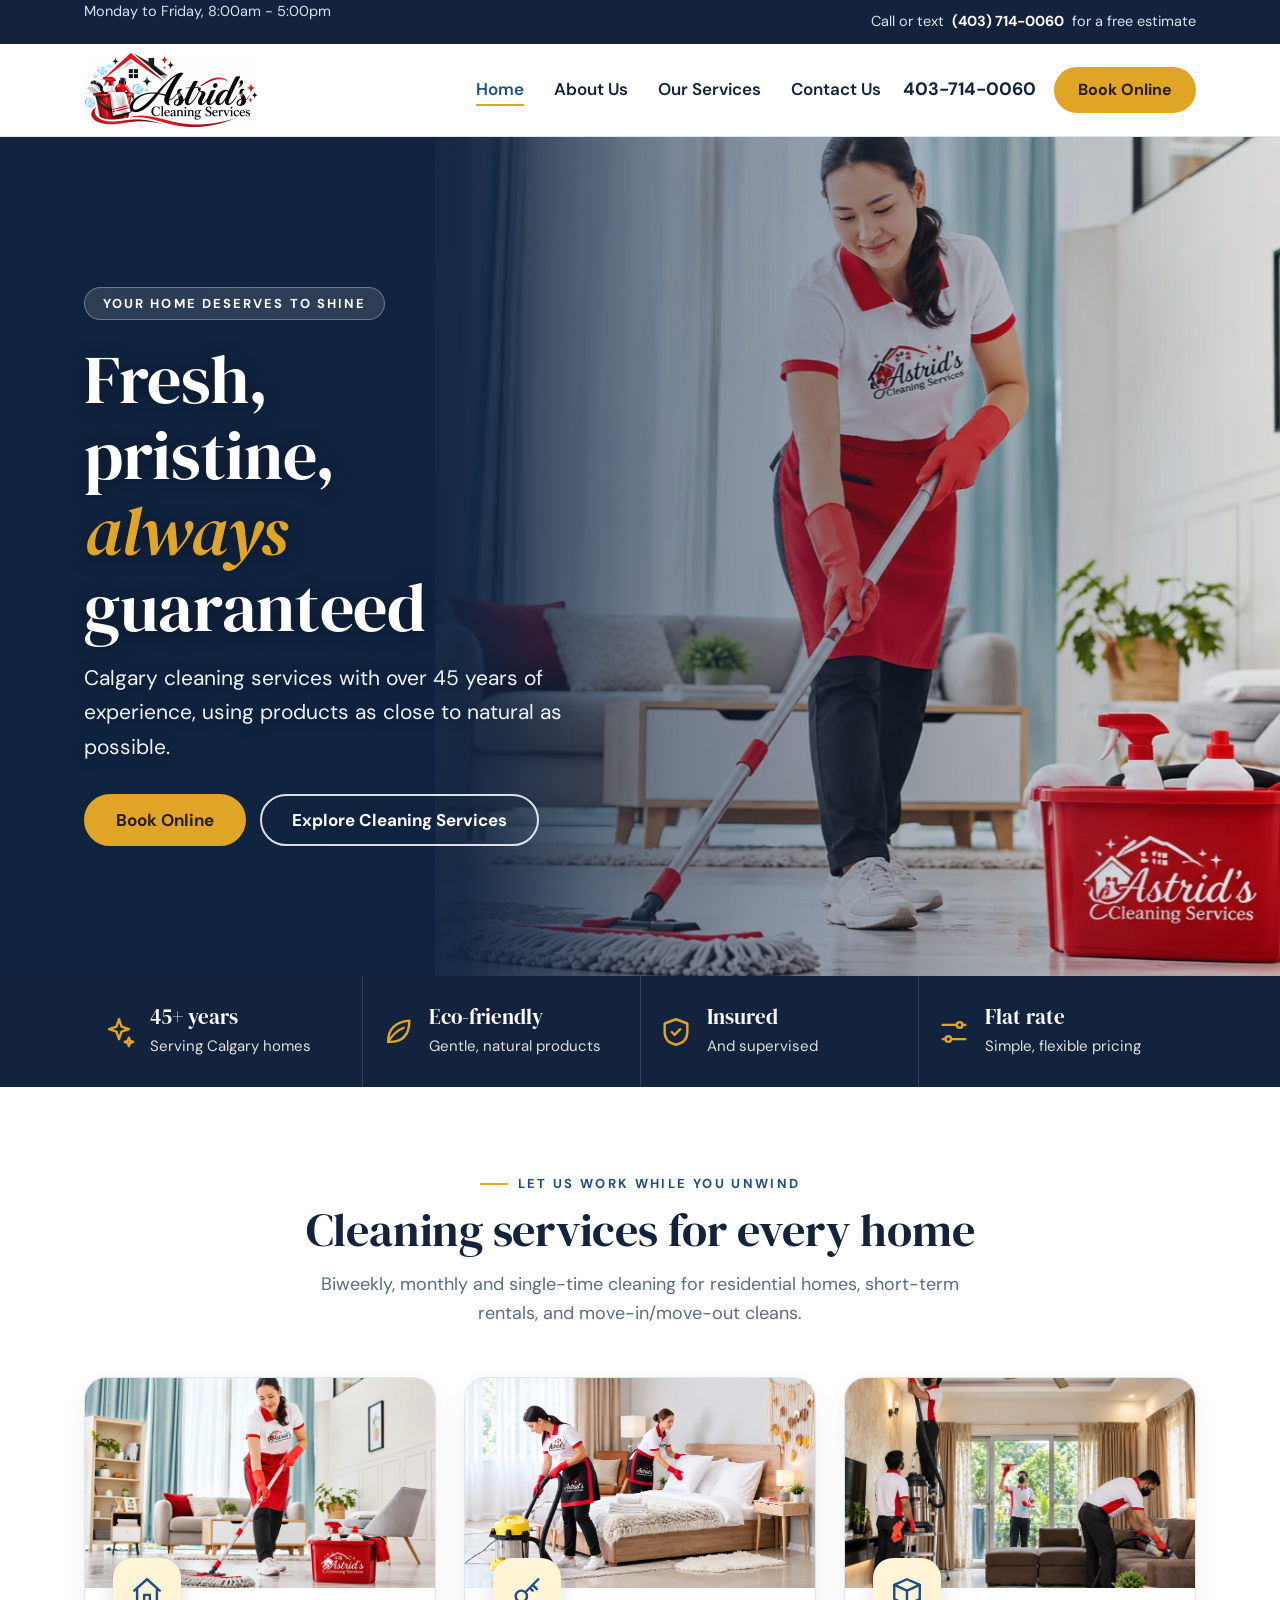
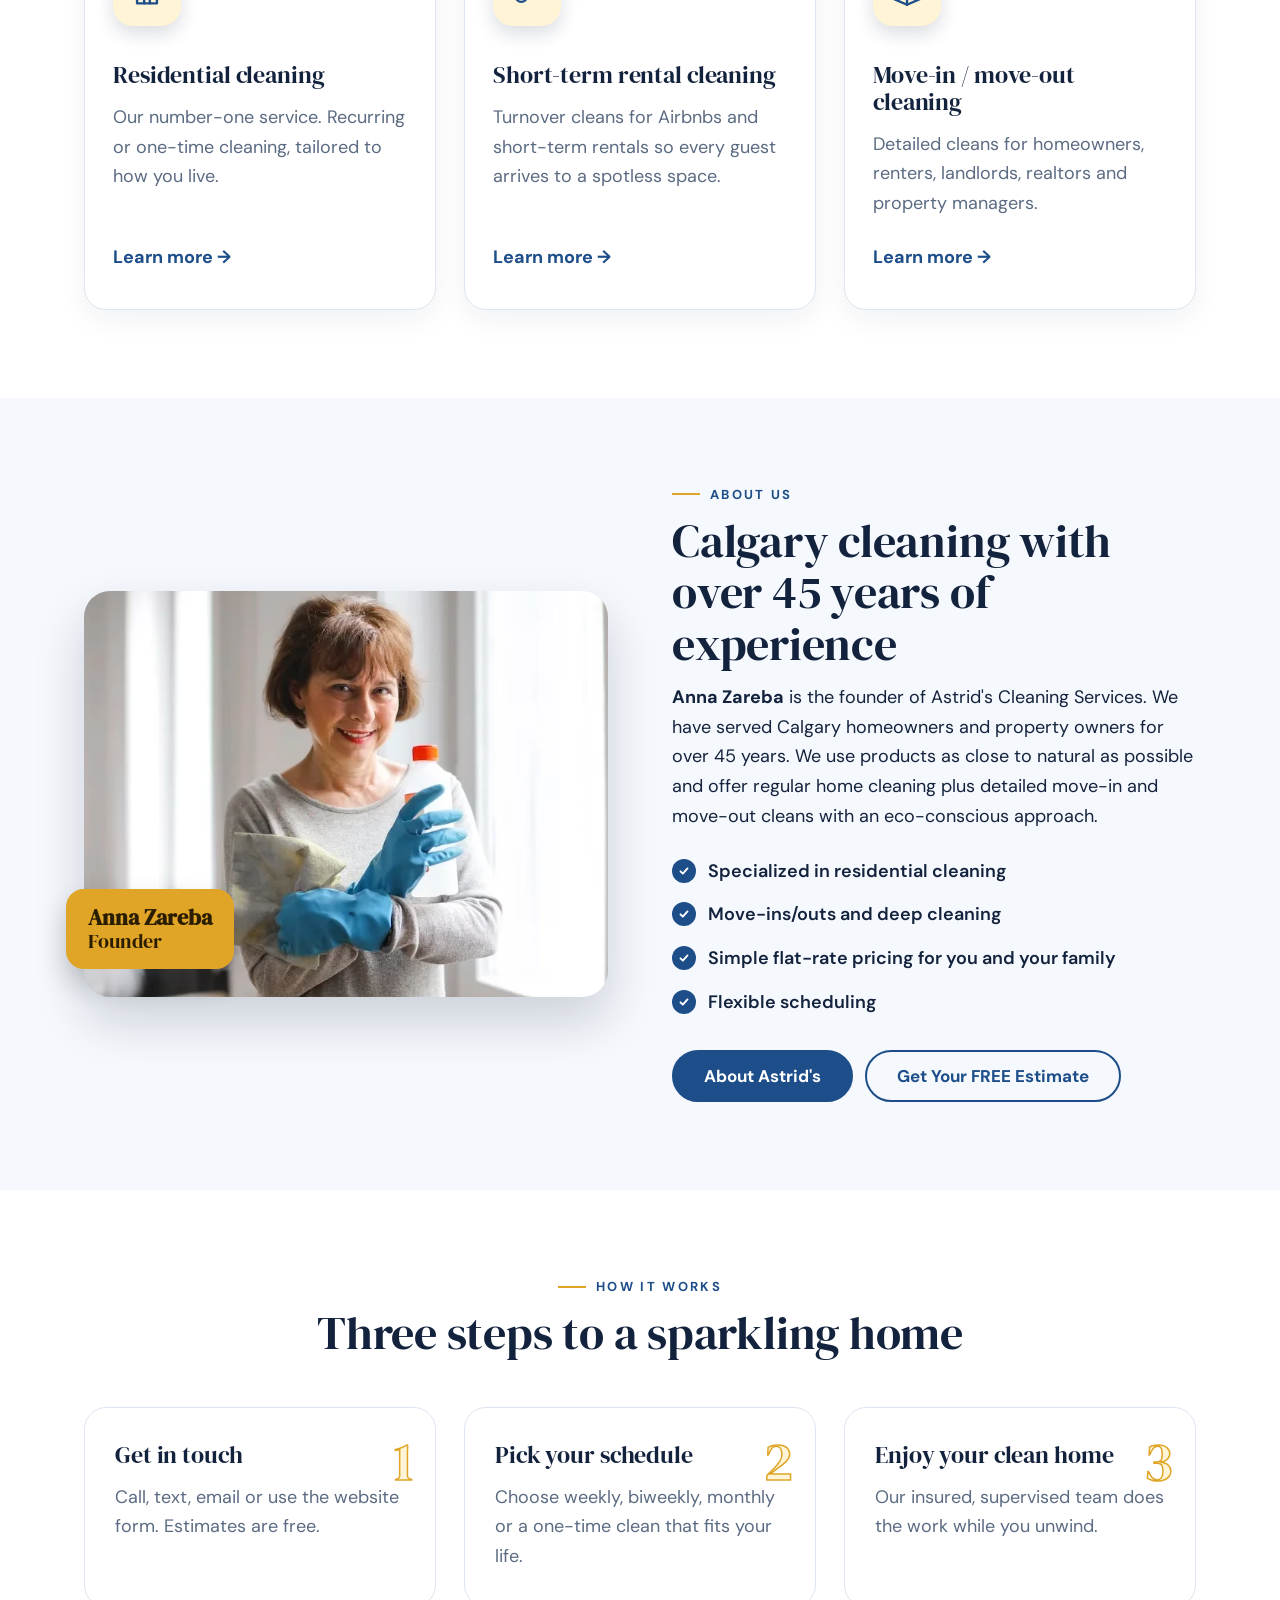
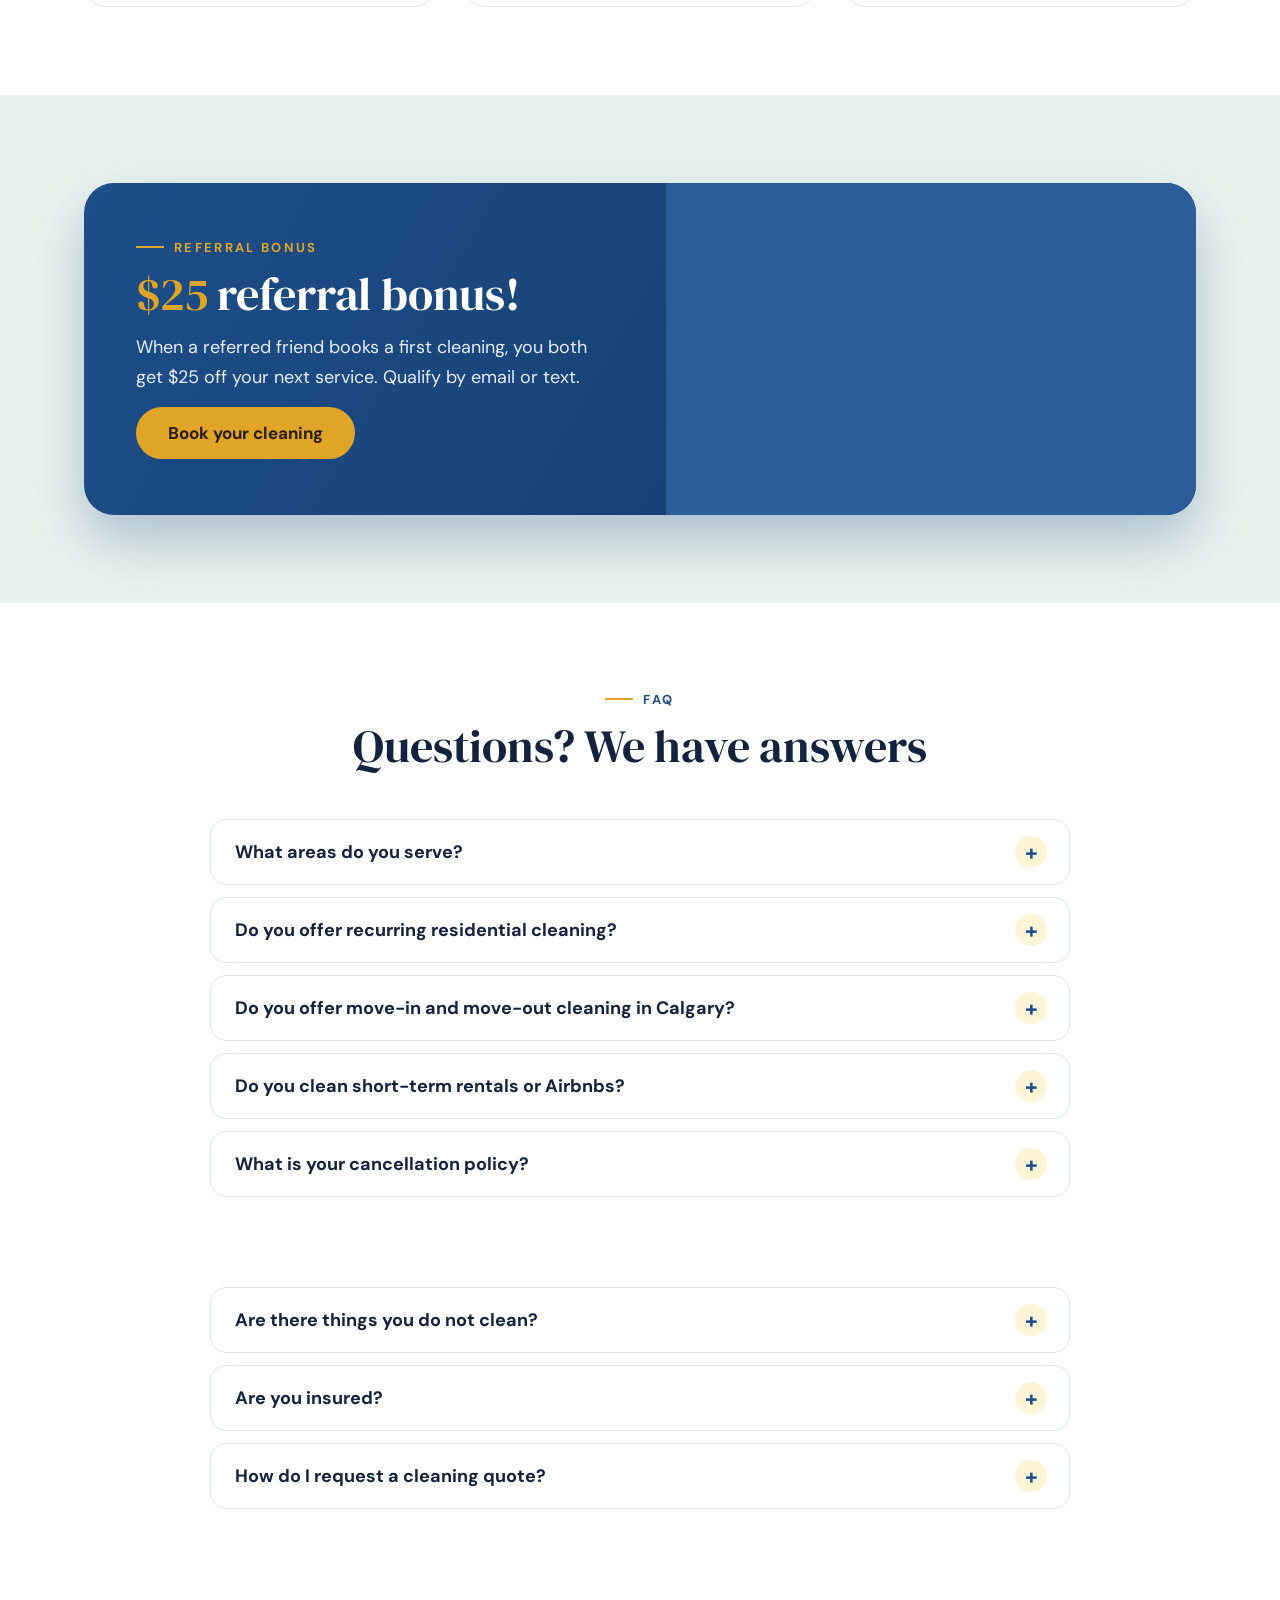
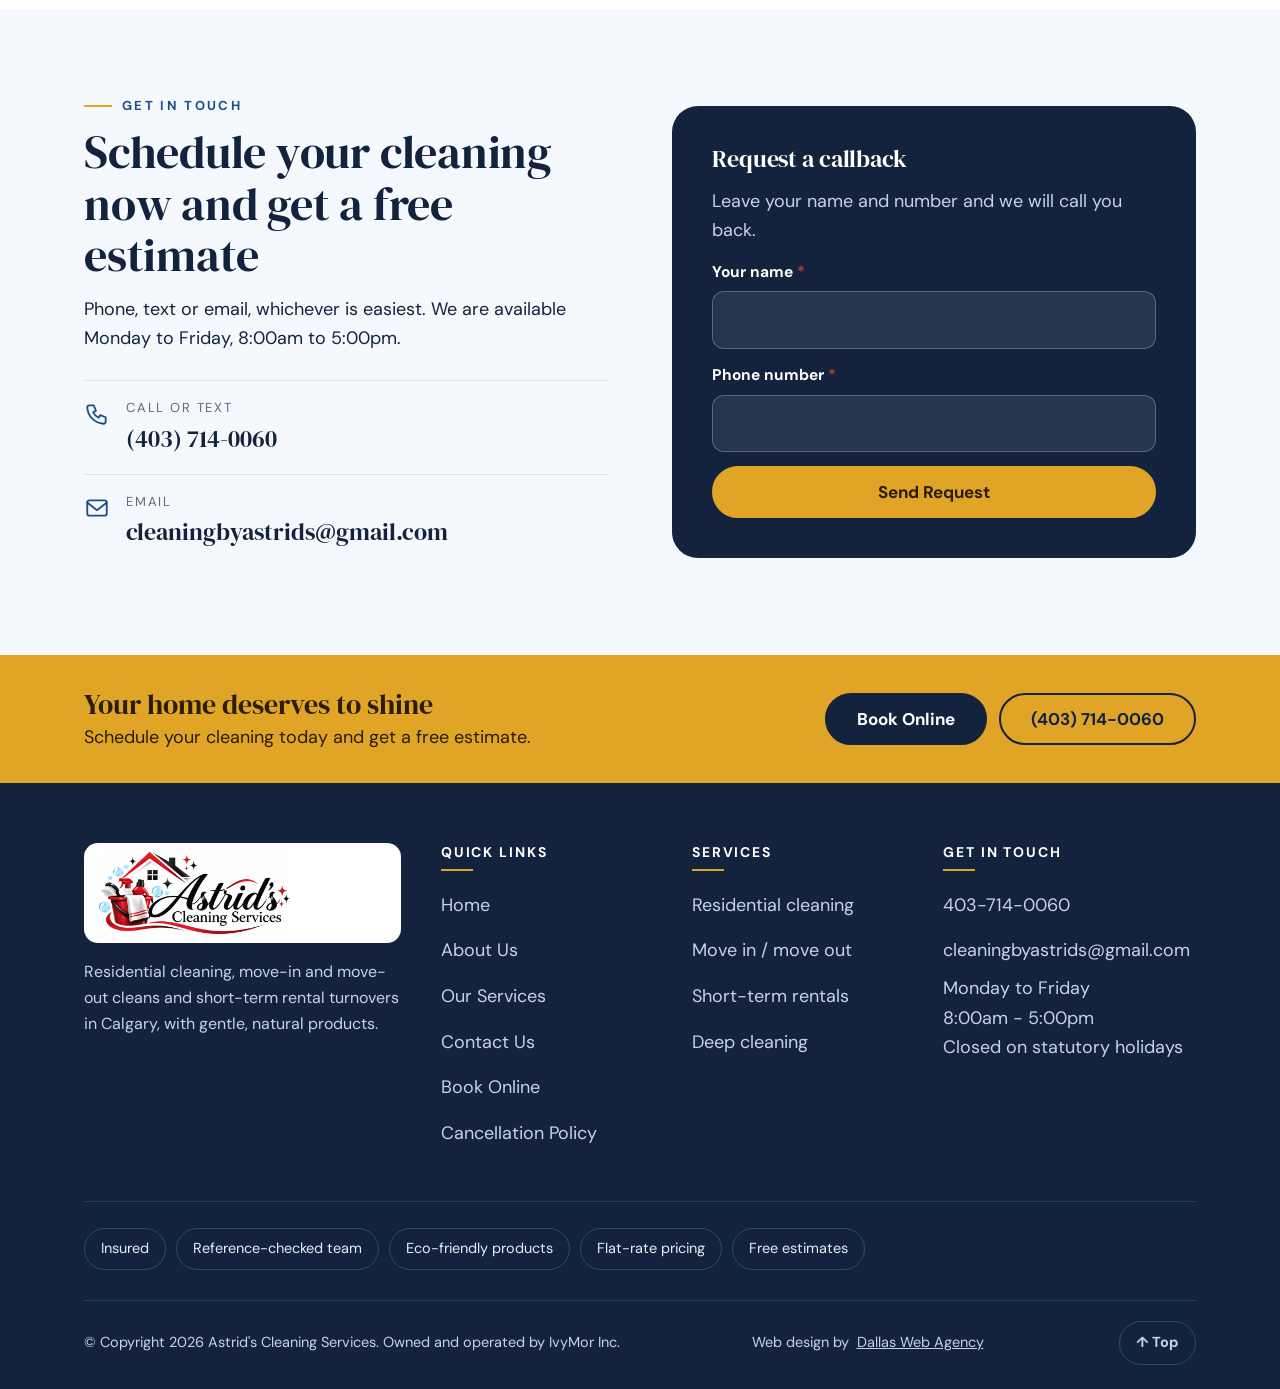
==== commit 94d1aa6e: "Add founder photo to home about section Co-Authored-By: Claude Sonnet 5.5 <noreply@anthropic.com> Cl" ====
--- a/index.html
+++ b/index.html
@@ -4,7 +4,7 @@
 <header class="site"><div class="wrap nav"><a class="logo" href="index.html" aria-label="Astrid's Cleaning Services home"><img class="lg" src="assets/logo.webp" alt="Astrid's Cleaning Services" width="700" height="304"></a><nav aria-label="Main"><ul class="menu" id="menu"><li><a href="index.html" class="on">Home</a></li><li><a href="about.html">About Us</a></li><li><a href="services.html">Our Services</a></li><li><a href="contact.html">Contact Us</a></li></ul></nav><div class="cta"><a class="tel" href="tel:14037140060">403-714-0060</a><a class="btn sm gold" href="book-online.html">Book Online</a><button class="burger" aria-label="Menu" aria-expanded="false" aria-controls="menu"><span></span><span></span><span></span></button></div></div></header><section class="hero girl" id="top"><div class="bgimg" style="background-image:url(assets/hero.webp)"></div><div class="wrap"><div class="tag">Your home deserves to shine</div><h1>Fresh, pristine, <em>always</em> guaranteed</h1><p class="lead">Calgary cleaning services with over 45 years of experience, using products as close to natural as possible.</p><div class="acts"><a class="btn gold" href="book-online.html">Book Online</a><a class="btn ghost" href="services.html">Explore Cleaning Services</a></div></div></section><div class="strip"><div class="wrap"><ul><li><svg viewBox="0 0 24 24" fill="none" stroke="currentColor" stroke-width="1.7" stroke-linecap="round" stroke-linejoin="round" aria-hidden="true"><path d="M12 3l1.800 5.200L19 10l-5.200 1.800L12 17l-1.800-5.200L5 10l5.200-1.800z"/><path d="M19 16l.8 2.200L22 19l-2.200.8L19 22l-.8-2.200L16 19l2.200-.8z"/></svg><div><b>45+ years</b><span>Serving Calgary homes</span></div></li><li><svg viewBox="0 0 24 24" fill="none" stroke="currentColor" stroke-width="1.7" stroke-linecap="round" stroke-linejoin="round" aria-hidden="true"><path d="M5 19C5 10 10 5 20 4c0 10-5 15-14 15z"/><path d="M5 19c3-5 6-8 11-10"/></svg><div><b>Eco-friendly</b><span>Gentle, natural products</span></div></li><li><svg viewBox="0 0 24 24" fill="none" stroke="currentColor" stroke-width="1.7" stroke-linecap="round" stroke-linejoin="round" aria-hidden="true"><path d="M12 3l8 3v6c0 5-3.500 8-8 9-4.500-1-8-4-8-9V6z"/><path d="M9 12l2 2 4-4"/></svg><div><b>Insured</b><span>And supervised</span></div></li><li><svg viewBox="0 0 24 24" fill="none" stroke="currentColor" stroke-width="1.7" stroke-linecap="round" stroke-linejoin="round" aria-hidden="true"><path d="M4 7h10M18 7h2M4 17h2M10 17h10"/><circle cx="16" cy="7" r="2"/><circle cx="8" cy="17" r="2"/></svg><div><b>Flat rate</b><span>Simple, flexible pricing</span></div></li></ul></div></div>
 <section><div class="wrap"><div class="head center"><div class="eyebrow">Let us work while you unwind</div><h2>Cleaning services for every home</h2><p>Biweekly, monthly and single-time cleaning for residential homes, short-term rentals, and move-in/move-out cleans.</p></div>
 <div class="grid3"><article class="card has"><div class="cimg" style="background-image:url(assets/hero.webp);background-position:60% center" role="img" aria-label="Residential cleaning"></div><div class="ic"><svg viewBox="0 0 24 24" fill="none" stroke="currentColor" stroke-width="1.7" stroke-linecap="round" stroke-linejoin="round" aria-hidden="true"><path d="M3 11l9-8 9 8"/><path d="M5 10v10h14V10"/><path d="M10 20v-6h4v6"/></svg></div><h3>Residential cleaning</h3><p>Our number-one service. Recurring or one-time cleaning, tailored to how you live.</p><a class="more" href="services.html">Learn more &rarr;</a></article><article class="card has"><div class="cimg" style="background-image:url(assets/bedroom.webp);background-position:center" role="img" aria-label="Short-term rental turnover"></div><div class="ic"><svg viewBox="0 0 24 24" fill="none" stroke="currentColor" stroke-width="1.7" stroke-linecap="round" stroke-linejoin="round" aria-hidden="true"><circle cx="8" cy="15" r="4"/><path d="M11 12l9-9M16 7l3 3M14 9l2 2"/></svg></div><h3>Short-term rental cleaning</h3><p>Turnover cleans for Airbnbs and short-term rentals so every guest arrives to a spotless space.</p><a class="more" href="services.html#str">Learn more &rarr;</a></article><article class="card has"><div class="cimg" style="background-image:url(assets/team.webp);background-position:45% center" role="img" aria-label="Move-in and move-out cleaning"></div><div class="ic"><svg viewBox="0 0 24 24" fill="none" stroke="currentColor" stroke-width="1.7" stroke-linecap="round" stroke-linejoin="round" aria-hidden="true"><path d="M3 7l9-4 9 4v10l-9 4-9-4z"/><path d="M3 7l9 4 9-4M12 11v10"/></svg></div><h3>Move-in / move-out cleaning</h3><p>Detailed cleans for homeowners, renters, landlords, realtors and property managers.</p><a class="more" href="services.html">Learn more &rarr;</a></article></div></div></section>
-<section class="soft"><div class="wrap split"><div class="pic rv" style="background-image:url(assets/hero.webp);background-position:60% center" role="img" aria-label="Astrid's cleaner mopping a living room"><div class="badge"><b>45+</b>years of experience</div></div><div class="rv"><div class="eyebrow">About us</div><h2>Calgary cleaning with over 45 years of experience</h2><p>We have served Calgary homeowners and property owners for over 45 years. We use products as close to natural as possible and offer regular home cleaning plus detailed move-in and move-out cleans with an eco-conscious approach.</p><ul class="checks"><li>Specialized in residential cleaning</li><li>Move-ins/outs and deep cleaning</li><li>Simple flat-rate pricing for you and your family</li><li>Flexible scheduling</li></ul><div style="display:flex;gap:12px;flex-wrap:wrap"><a class="btn" href="about.html">About Astrid's</a><a class="btn line" href="contact.html">Get Your FREE Estimate</a></div></div></div></section>
+<section class="soft"><div class="wrap split"><div class="pic rv" style="background-image:url(assets/anna.webp);background-position:50% 20%" role="img" aria-label="Anna Zareba, founder of Astrid's Cleaning Services"><div class="badge"><b style="font-size:22px">Anna Zareba</b>Founder</div></div><div class="rv"><div class="eyebrow">About us</div><h2>Calgary cleaning with over 45 years of experience</h2><p><b>Anna Zareba</b> is the founder of Astrid's Cleaning Services. We have served Calgary homeowners and property owners for over 45 years. We use products as close to natural as possible and offer regular home cleaning plus detailed move-in and move-out cleans with an eco-conscious approach.</p><ul class="checks"><li>Specialized in residential cleaning</li><li>Move-ins/outs and deep cleaning</li><li>Simple flat-rate pricing for you and your family</li><li>Flexible scheduling</li></ul><div style="display:flex;gap:12px;flex-wrap:wrap"><a class="btn" href="about.html">About Astrid's</a><a class="btn line" href="contact.html">Get Your FREE Estimate</a></div></div></div></section>
 <section><div class="wrap"><div class="head center"><div class="eyebrow">How it works</div><h2>Three steps to a sparkling home</h2></div><ol class="steps"><li><h3>Get in touch</h3><p>Call, text, email or use the website form. Estimates are free.</p></li><li><h3>Pick your schedule</h3><p>Choose weekly, biweekly, monthly or a one-time clean that fits your life.</p></li><li><h3>Enjoy your clean home</h3><p>Our insured, supervised team does the work while you unwind.</p></li></ol></div></section>
 <section class="sage"><div class="wrap"><div class="refer rv"><div class="tx"><div class="eyebrow" style="color:var(--g)">Referral bonus</div><h2><span>$25</span> referral bonus!</h2><p>When a referred friend books a first cleaning, you both get $25 off your next service. Qualify by email or text.</p><a class="btn gold" href="contact.html">Book your cleaning</a></div><div class="pic2" style="background-image:url(https://static.wixstatic.com/media/c7dbd8_44a682a7da2043609681d77aed05a4eb~mv2.jpg/v1/fill/w_800,h_600,al_c,q_85/image.jpg)" role="img" aria-label="Referral bonus"></div></div></div></section>
 <section><div class="wrap"><div class="head center"><div class="eyebrow">FAQ</div><h2>Questions? We have answers</h2></div><div class="faq"><details class="rv"><summary>What areas do you serve?</summary><p>We provide residential cleaning in Calgary, with recurring and one-time services.</p></details><details class="rv"><summary>Do you offer recurring residential cleaning?</summary><p>Yes. Choose weekly, biweekly, monthly or occasional cleaning.</p></details><details class="rv"><summary>Do you offer move-in and move-out cleaning in Calgary?</summary><p>Yes, for homeowners, renters, landlords, realtors and property managers.</p></details><details class="rv"><summary>Do you clean short-term rentals or Airbnbs?</summary><p>Yes. We help hosts get spaces ready between guests.</p></details><details class="rv"><summary>What is your cancellation policy?</summary><p>Late cancellations incur a 50% fee. Maintenance cleans need 24 hours' notice, and move-in/move-out cleans need 3 business days' notice. Unsure? Email cleaningbyastrids@gmail.com.</p></details><details class="rv"><summary>Do you use environmentally friendly cleaning products?</summary><p>Yes, where appropriate. We favour gentle, natural, eco-friendly products.</p></details><details class="rv"><summary>Are there things you do not clean?</summary><p>Yes. We do not handle hazardous materials, biohazards, animal waste, pest infestations, unsafe areas or items needing specialized remediation.</p></details><details class="rv"><summary>Are you insured?</summary><p>Yes.</p></details><details class="rv"><summary>How do I request a cleaning quote?</summary><p>By phone, text, email or the contact form on this website. Estimates are free.</p></details></div></div></section>
@@ -15,4 +15,4 @@
 <div><h4>Get in touch</h4><ul><li><a href="tel:14037140060">403-714-0060</a></li><li><a href="mailto:cleaningbyastrids@gmail.com">cleaningbyastrids@gmail.com</a></li><li>Monday to Friday<br>8:00am - 5:00pm<br>Closed on statutory holidays</li></ul></div></div>
 <div class="fbadges"><span>Insured</span><span>Reference-checked team</span><span>Eco-friendly products</span><span>Flat-rate pricing</span><span>Free estimates</span></div>
 <div class="fbot"><span>&copy; Copyright 2026 Astrid's Cleaning Services. Owned and operated by IvyMor Inc.</span><span>Web design by <a href="https://www.dallaswebagency.us/" target="_blank" rel="noopener">Dallas Web Agency</a></span><a class="totop" href="#top" aria-label="Back to top">&uarr; Top</a></div></div></footer>
-<div class="mbar"><a href="tel:14037140060">Call Now</a><a href="book-online.html">Book Online</a></div><script src="assets/main.js?v=1" defer></script></body></html>+<div class="mbar"><a href="tel:14037140060">Call Now</a><a href="book-online.html">Book Online</a></div><script src="assets/main.js?v=1" defer></script></body></html>
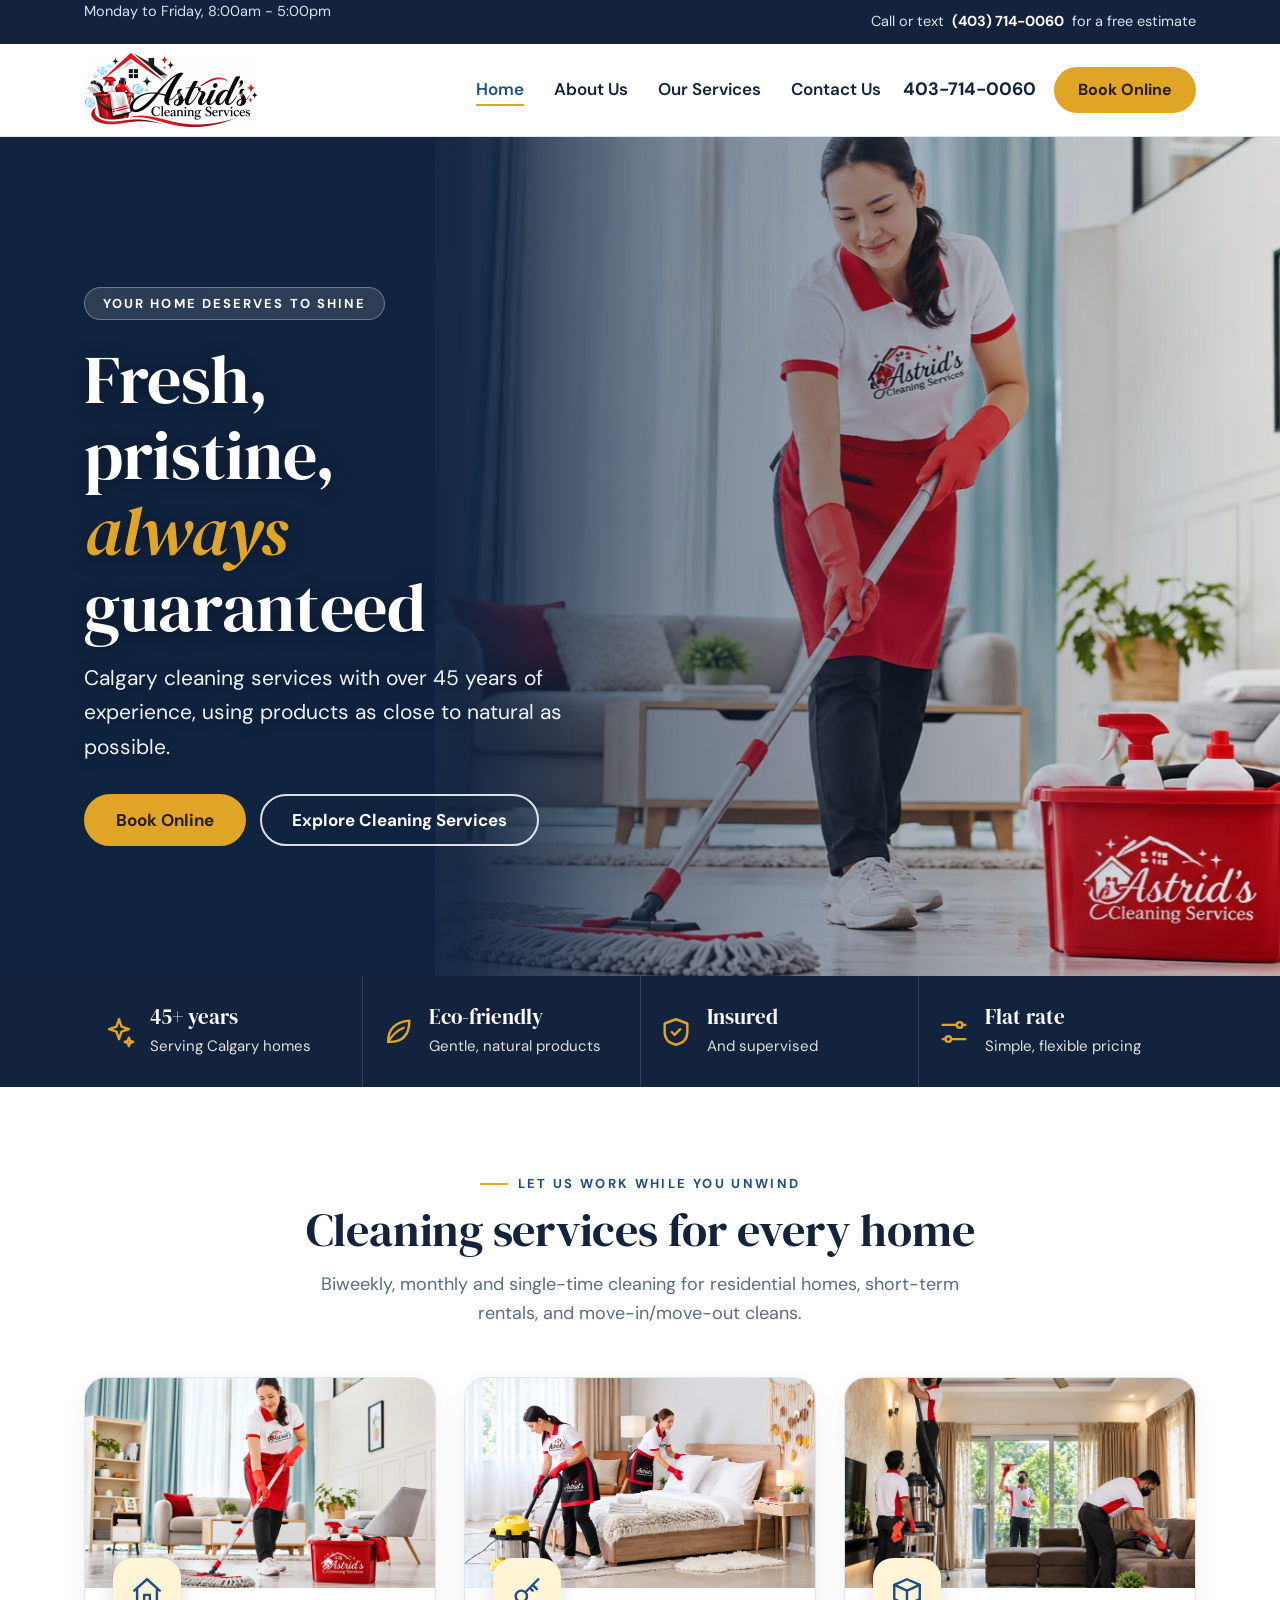
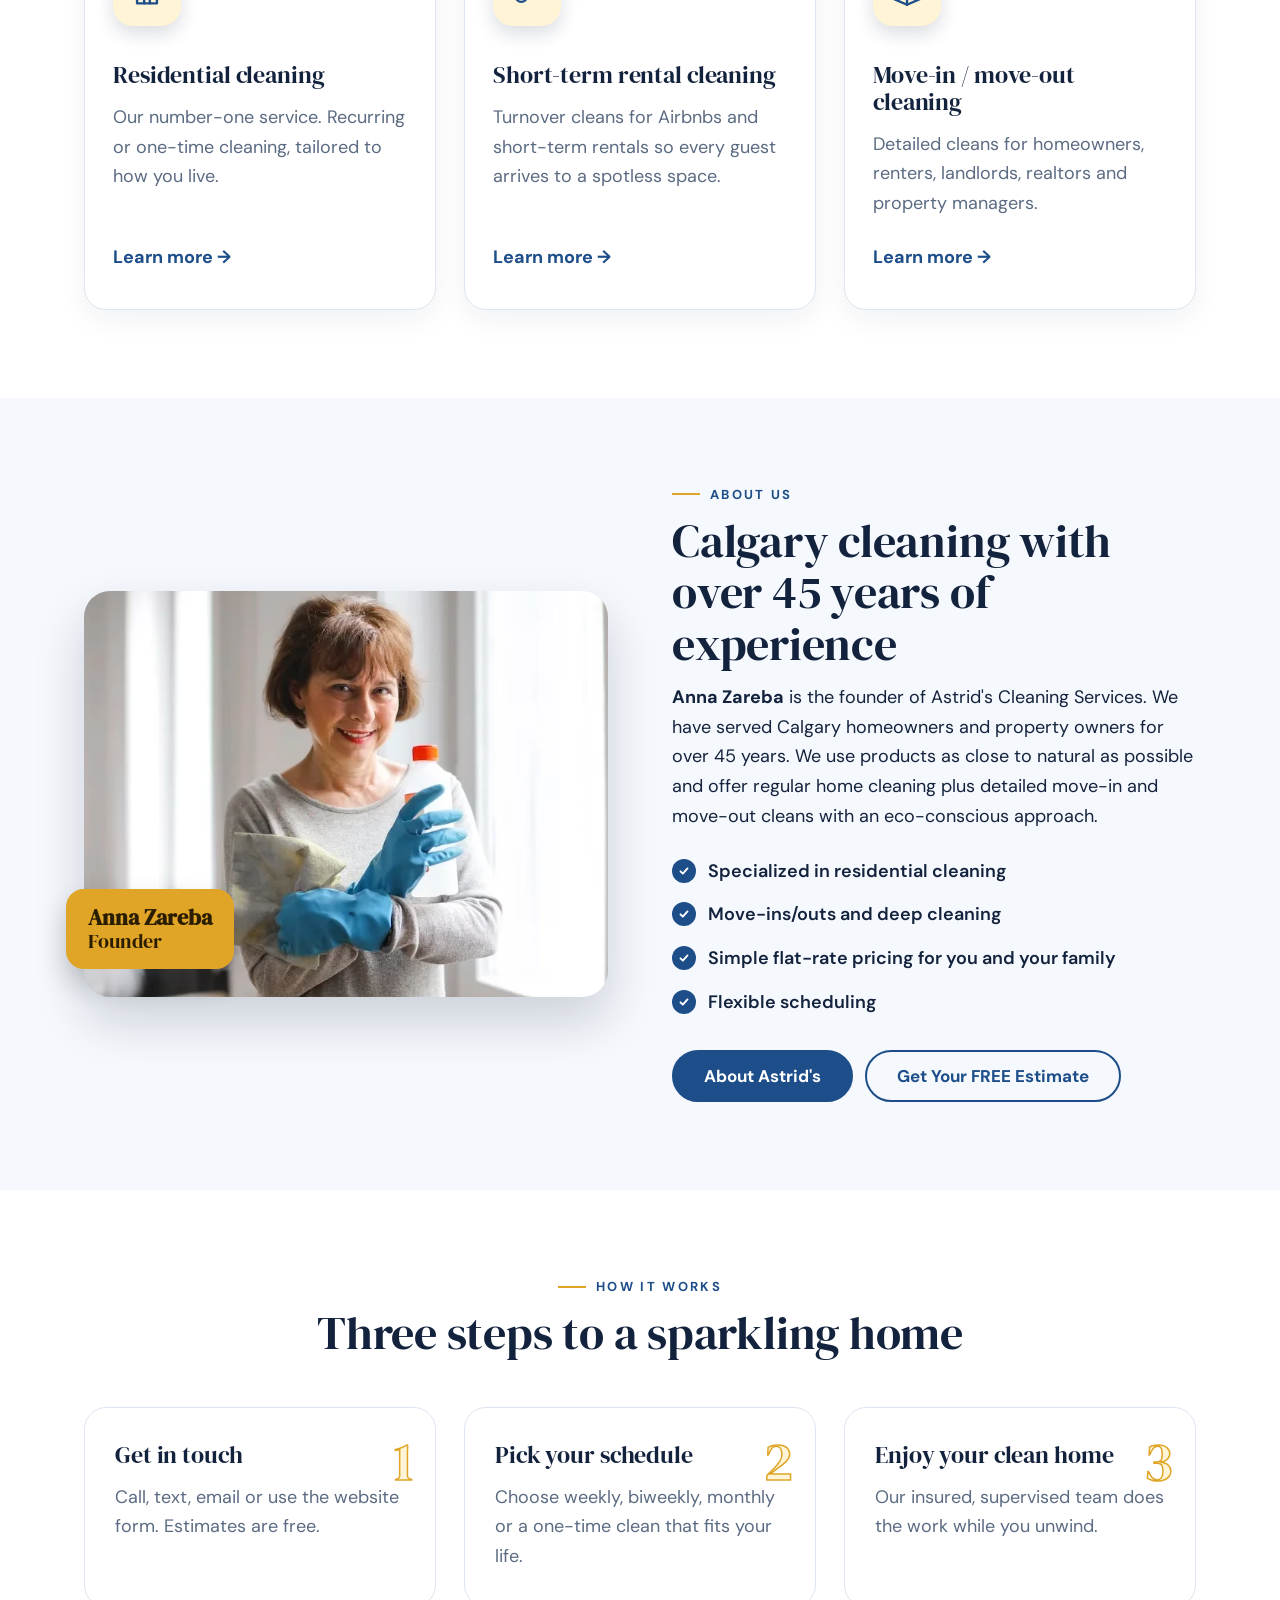
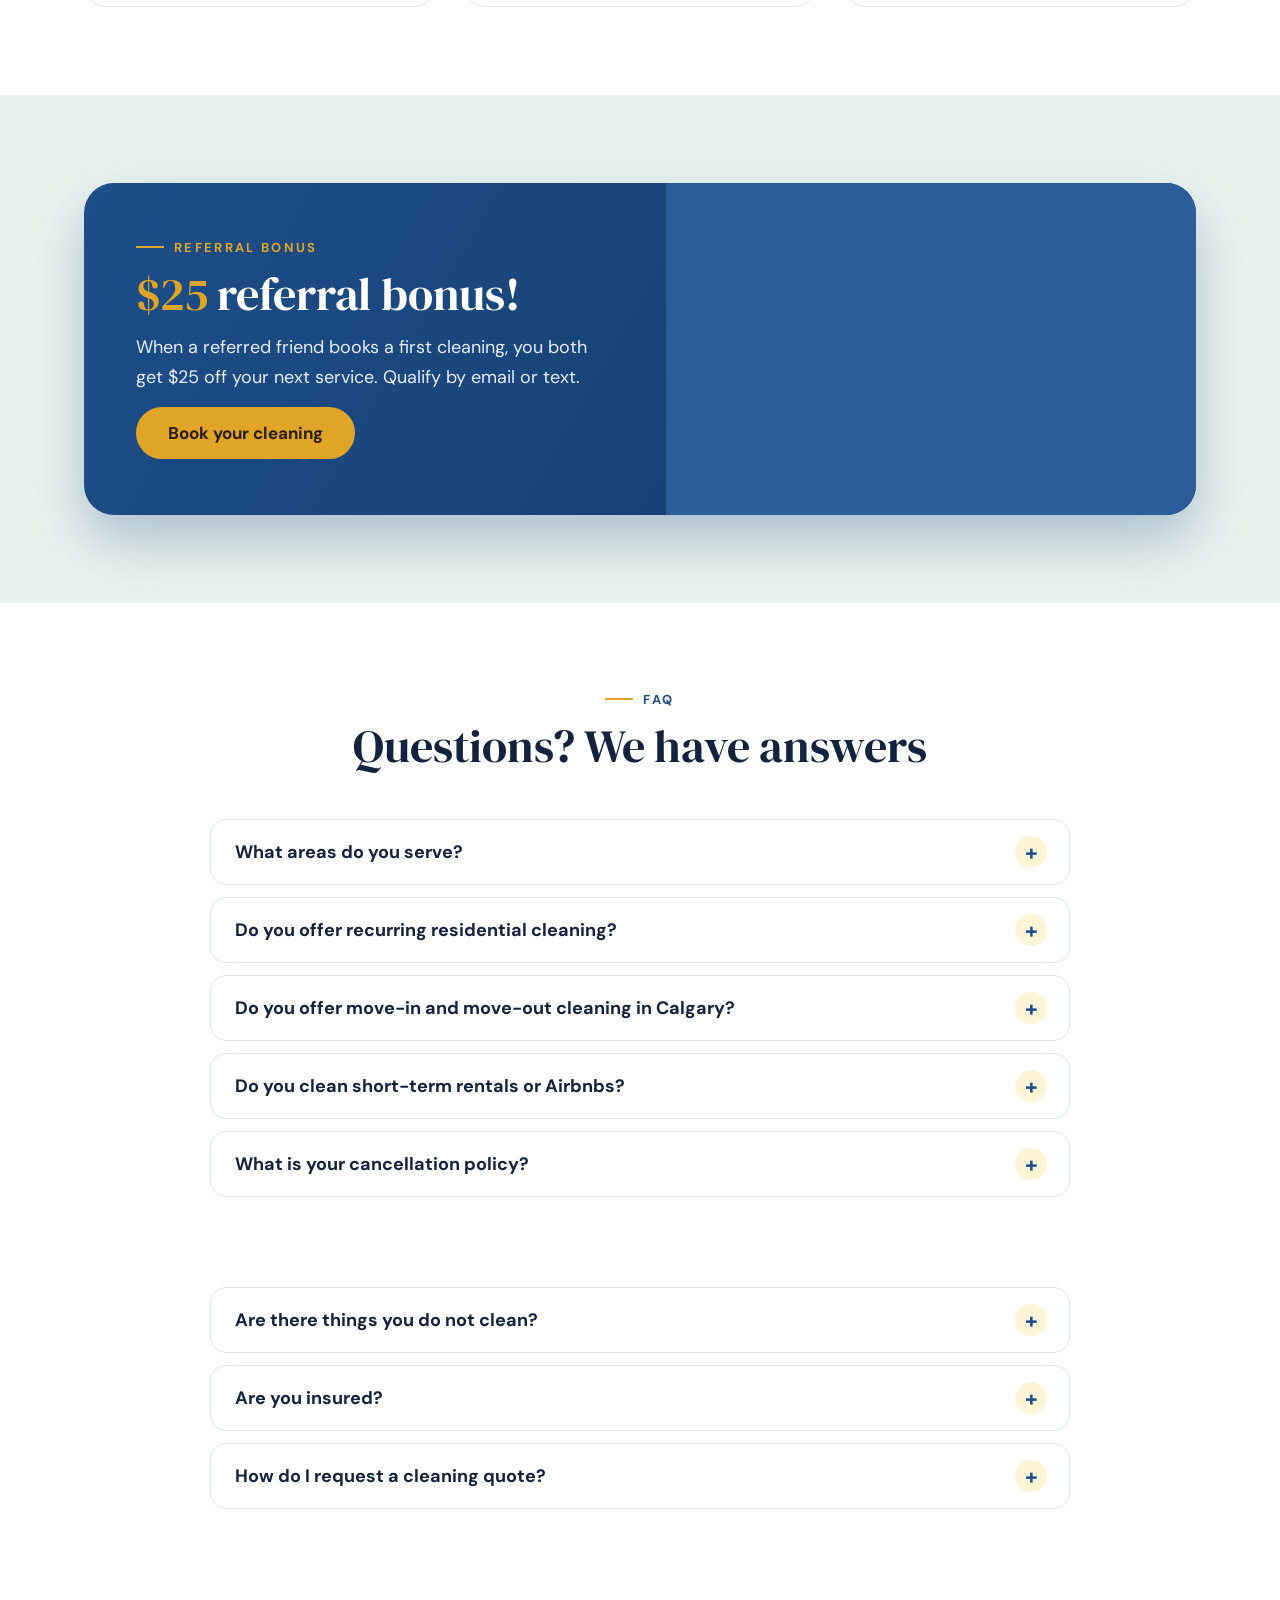
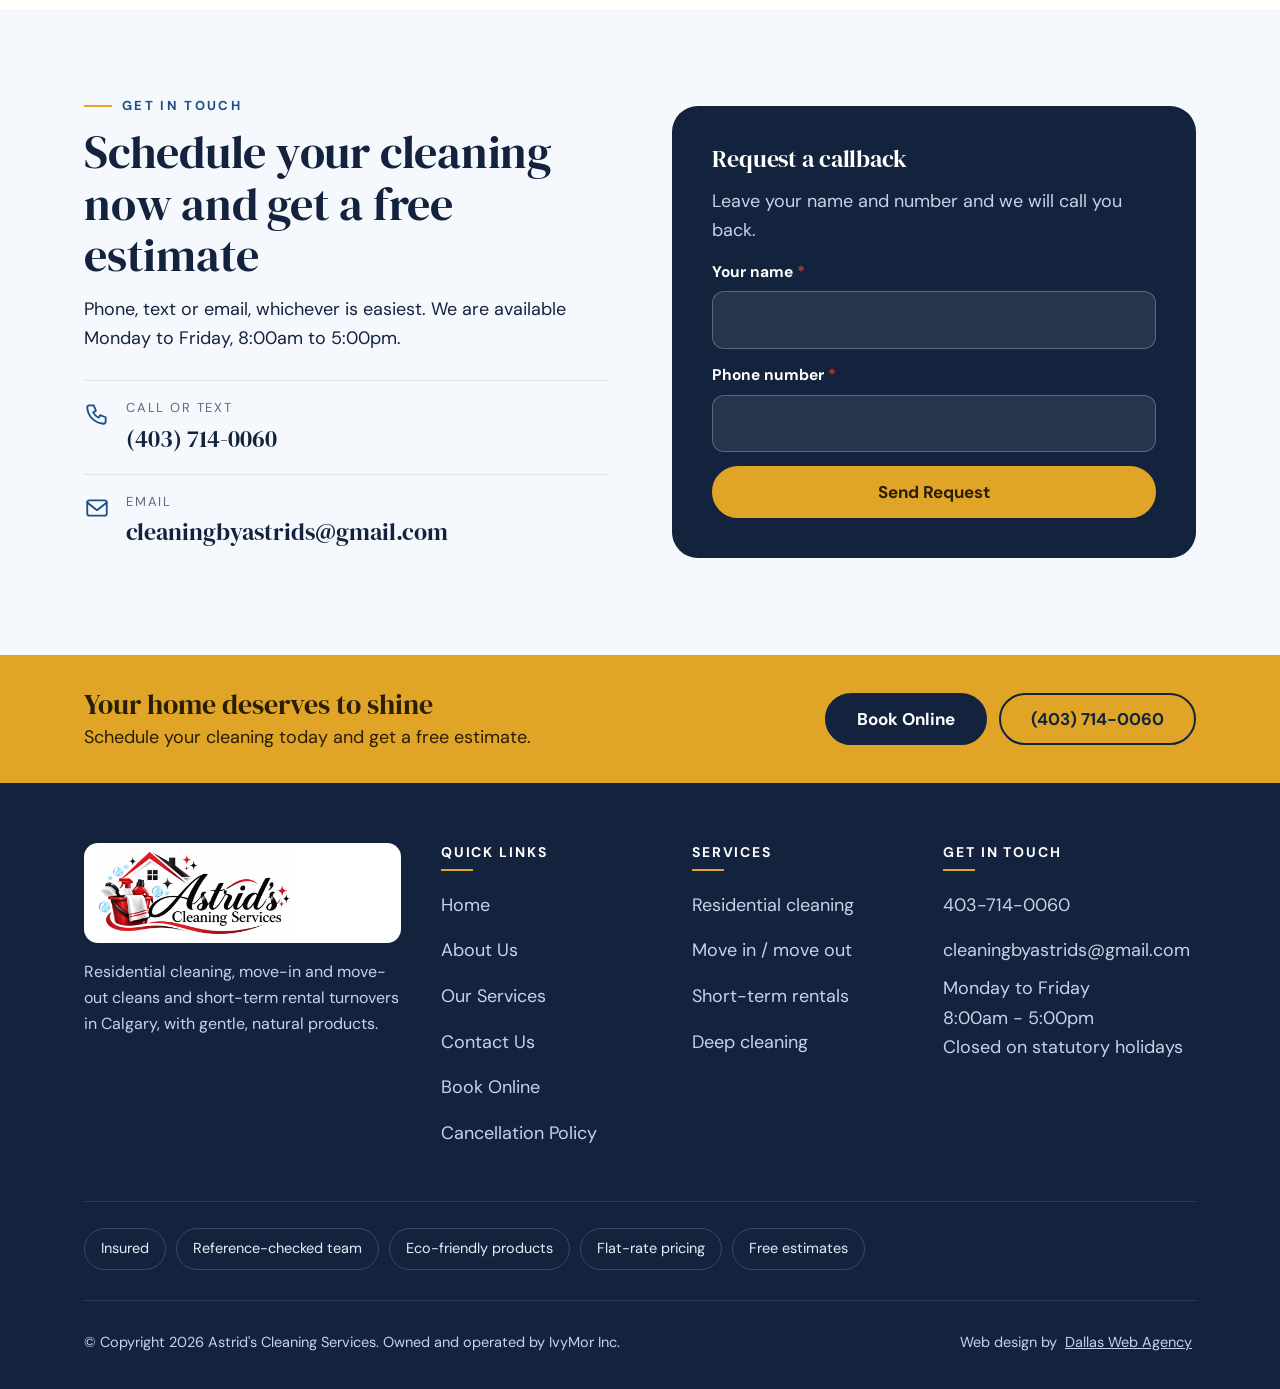
==== commit 82cf422d: "Footer: remove Top link, credit on the right Co-Authored-By: Claude Sonnet 5.5 <noreply@anthropic.co" ====
--- a/index.html
+++ b/index.html
@@ -1,5 +1,5 @@
 <!doctype html><html lang="en-CA" class="js"><head><meta charset="utf-8"><meta name="viewport" content="width=device-width,initial-scale=1"><title>Astrid's Cleaning Services | Calgary Home Cleaning</title><meta name="description" content="Calgary cleaning services with over 45 years of experience. Residential, move-in/move-out and short-term rental cleaning. Get a free estimate.">
-<link rel="preconnect" href="https://fonts.googleapis.com"><link rel="preconnect" href="https://fonts.gstatic.com" crossorigin><link href="https://fonts.googleapis.com/css2?family=DM+Serif+Display:ital@0;1&family=DM+Sans:wght@400;500;700&display=swap" rel="stylesheet"><link rel="stylesheet" href="assets/style.css?v=4"></head><body><div class="progress" aria-hidden="true"></div>
+<link rel="preconnect" href="https://fonts.googleapis.com"><link rel="preconnect" href="https://fonts.gstatic.com" crossorigin><link href="https://fonts.googleapis.com/css2?family=DM+Serif+Display:ital@0;1&family=DM+Sans:wght@400;500;700&display=swap" rel="stylesheet"><link rel="stylesheet" href="assets/style.css?v=6"></head><body><div class="progress" aria-hidden="true"></div>
 <div class="topbar"><div class="wrap"><span>Monday to Friday, 8:00am - 5:00pm</span><span>Call or text <a href="tel:14037140060">(403) 714-0060</a> for a free estimate</span></div></div>
 <header class="site"><div class="wrap nav"><a class="logo" href="index.html" aria-label="Astrid's Cleaning Services home"><img class="lg" src="assets/logo.webp" alt="Astrid's Cleaning Services" width="700" height="304"></a><nav aria-label="Main"><ul class="menu" id="menu"><li><a href="index.html" class="on">Home</a></li><li><a href="about.html">About Us</a></li><li><a href="services.html">Our Services</a></li><li><a href="contact.html">Contact Us</a></li></ul></nav><div class="cta"><a class="tel" href="tel:14037140060">403-714-0060</a><a class="btn sm gold" href="book-online.html">Book Online</a><button class="burger" aria-label="Menu" aria-expanded="false" aria-controls="menu"><span></span><span></span><span></span></button></div></div></header><section class="hero girl" id="top"><div class="bgimg" style="background-image:url(assets/hero.webp)"></div><div class="wrap"><div class="tag">Your home deserves to shine</div><h1>Fresh, pristine, <em>always</em> guaranteed</h1><p class="lead">Calgary cleaning services with over 45 years of experience, using products as close to natural as possible.</p><div class="acts"><a class="btn gold" href="book-online.html">Book Online</a><a class="btn ghost" href="services.html">Explore Cleaning Services</a></div></div></section><div class="strip"><div class="wrap"><ul><li><svg viewBox="0 0 24 24" fill="none" stroke="currentColor" stroke-width="1.7" stroke-linecap="round" stroke-linejoin="round" aria-hidden="true"><path d="M12 3l1.800 5.200L19 10l-5.200 1.800L12 17l-1.800-5.200L5 10l5.200-1.800z"/><path d="M19 16l.8 2.200L22 19l-2.200.8L19 22l-.8-2.200L16 19l2.200-.8z"/></svg><div><b>45+ years</b><span>Serving Calgary homes</span></div></li><li><svg viewBox="0 0 24 24" fill="none" stroke="currentColor" stroke-width="1.7" stroke-linecap="round" stroke-linejoin="round" aria-hidden="true"><path d="M5 19C5 10 10 5 20 4c0 10-5 15-14 15z"/><path d="M5 19c3-5 6-8 11-10"/></svg><div><b>Eco-friendly</b><span>Gentle, natural products</span></div></li><li><svg viewBox="0 0 24 24" fill="none" stroke="currentColor" stroke-width="1.7" stroke-linecap="round" stroke-linejoin="round" aria-hidden="true"><path d="M12 3l8 3v6c0 5-3.500 8-8 9-4.500-1-8-4-8-9V6z"/><path d="M9 12l2 2 4-4"/></svg><div><b>Insured</b><span>And supervised</span></div></li><li><svg viewBox="0 0 24 24" fill="none" stroke="currentColor" stroke-width="1.7" stroke-linecap="round" stroke-linejoin="round" aria-hidden="true"><path d="M4 7h10M18 7h2M4 17h2M10 17h10"/><circle cx="16" cy="7" r="2"/><circle cx="8" cy="17" r="2"/></svg><div><b>Flat rate</b><span>Simple, flexible pricing</span></div></li></ul></div></div>
 <section><div class="wrap"><div class="head center"><div class="eyebrow">Let us work while you unwind</div><h2>Cleaning services for every home</h2><p>Biweekly, monthly and single-time cleaning for residential homes, short-term rentals, and move-in/move-out cleans.</p></div>
@@ -14,5 +14,5 @@
 <div><h4>Services</h4><ul><li><a href="services.html">Residential cleaning</a></li><li><a href="services.html">Move in / move out</a></li><li><a href="services.html#str">Short-term rentals</a></li><li><a href="services.html">Deep cleaning</a></li></ul></div>
 <div><h4>Get in touch</h4><ul><li><a href="tel:14037140060">403-714-0060</a></li><li><a href="mailto:cleaningbyastrids@gmail.com">cleaningbyastrids@gmail.com</a></li><li>Monday to Friday<br>8:00am - 5:00pm<br>Closed on statutory holidays</li></ul></div></div>
 <div class="fbadges"><span>Insured</span><span>Reference-checked team</span><span>Eco-friendly products</span><span>Flat-rate pricing</span><span>Free estimates</span></div>
-<div class="fbot"><span>&copy; Copyright 2026 Astrid's Cleaning Services. Owned and operated by IvyMor Inc.</span><span>Web design by <a href="https://www.dallaswebagency.us/" target="_blank" rel="noopener">Dallas Web Agency</a></span><a class="totop" href="#top" aria-label="Back to top">&uarr; Top</a></div></div></footer>
+<div class="fbot"><span>&copy; Copyright 2026 Astrid's Cleaning Services. Owned and operated by IvyMor Inc.</span><span>Web design by <a href="https://www.dallaswebagency.us/" target="_blank" rel="noopener">Dallas Web Agency</a></span></div></div></footer>
 <div class="mbar"><a href="tel:14037140060">Call Now</a><a href="book-online.html">Book Online</a></div><script src="assets/main.js?v=1" defer></script></body></html>
--- a/assets/style.css
+++ b/assets/style.css
@@ -55,3 +55,6 @@
 @media(min-width:1001px){.hero.girl .bgimg{inset:-6% -6% -6% 34%;background-position:62% center}.hero.girl:before{background:linear-gradient(90deg,#10233f 0,rgba(16,35,63,.96) 36%,rgba(16,35,63,.55) 52%,rgba(16,35,63,.05) 100%)}}
 @media(max-width:1000px){.hero.girl .bgimg{background-position:60% center}.hero.girl:before{background:linear-gradient(180deg,rgba(14,28,50,.88),rgba(14,28,50,.72))}}
 .card.has{padding:0;overflow:hidden}.card.has>*:not(.cimg){margin-left:28px;margin-right:28px}.card.has .cimg{height:210px;background-size:cover;background-repeat:no-repeat;transition:transform .6s}.card.has:hover .cimg{transform:scale(1.04)}.card.has{position:relative}.card.has .cimg{margin:0}.card.has .ic{margin-top:-30px;position:relative;z-index:1;box-shadow:0 8px 18px rgba(20,35,61,.15)}.card.has h3{margin-top:16px}.card.has>p:last-child,.card.has .more{margin-bottom:26px}.card.has .cimg+h3{margin-top:22px}
+@media(max-width:760px){.room .ph{aspect-ratio:4/3}.split .btn,.refer .btn,.cb .btn,.form .btn{width:100%}.split>div[style*="flex"]{flex-direction:column}.refer .pic2{min-height:200px}.card.has .cimg{height:190px}.pic.tall{aspect-ratio:4/4}}
+@media(max-width:480px){.room .ph{aspect-ratio:16/11}.hero h1{font-size:clamp(34px,10vw,44px)}.band .wrap{gap:18px}}
+.fbot>span:last-of-type{margin-left:auto;text-align:right}@media(max-width:760px){.fbot>span:last-of-type{margin-left:0;text-align:left}}
